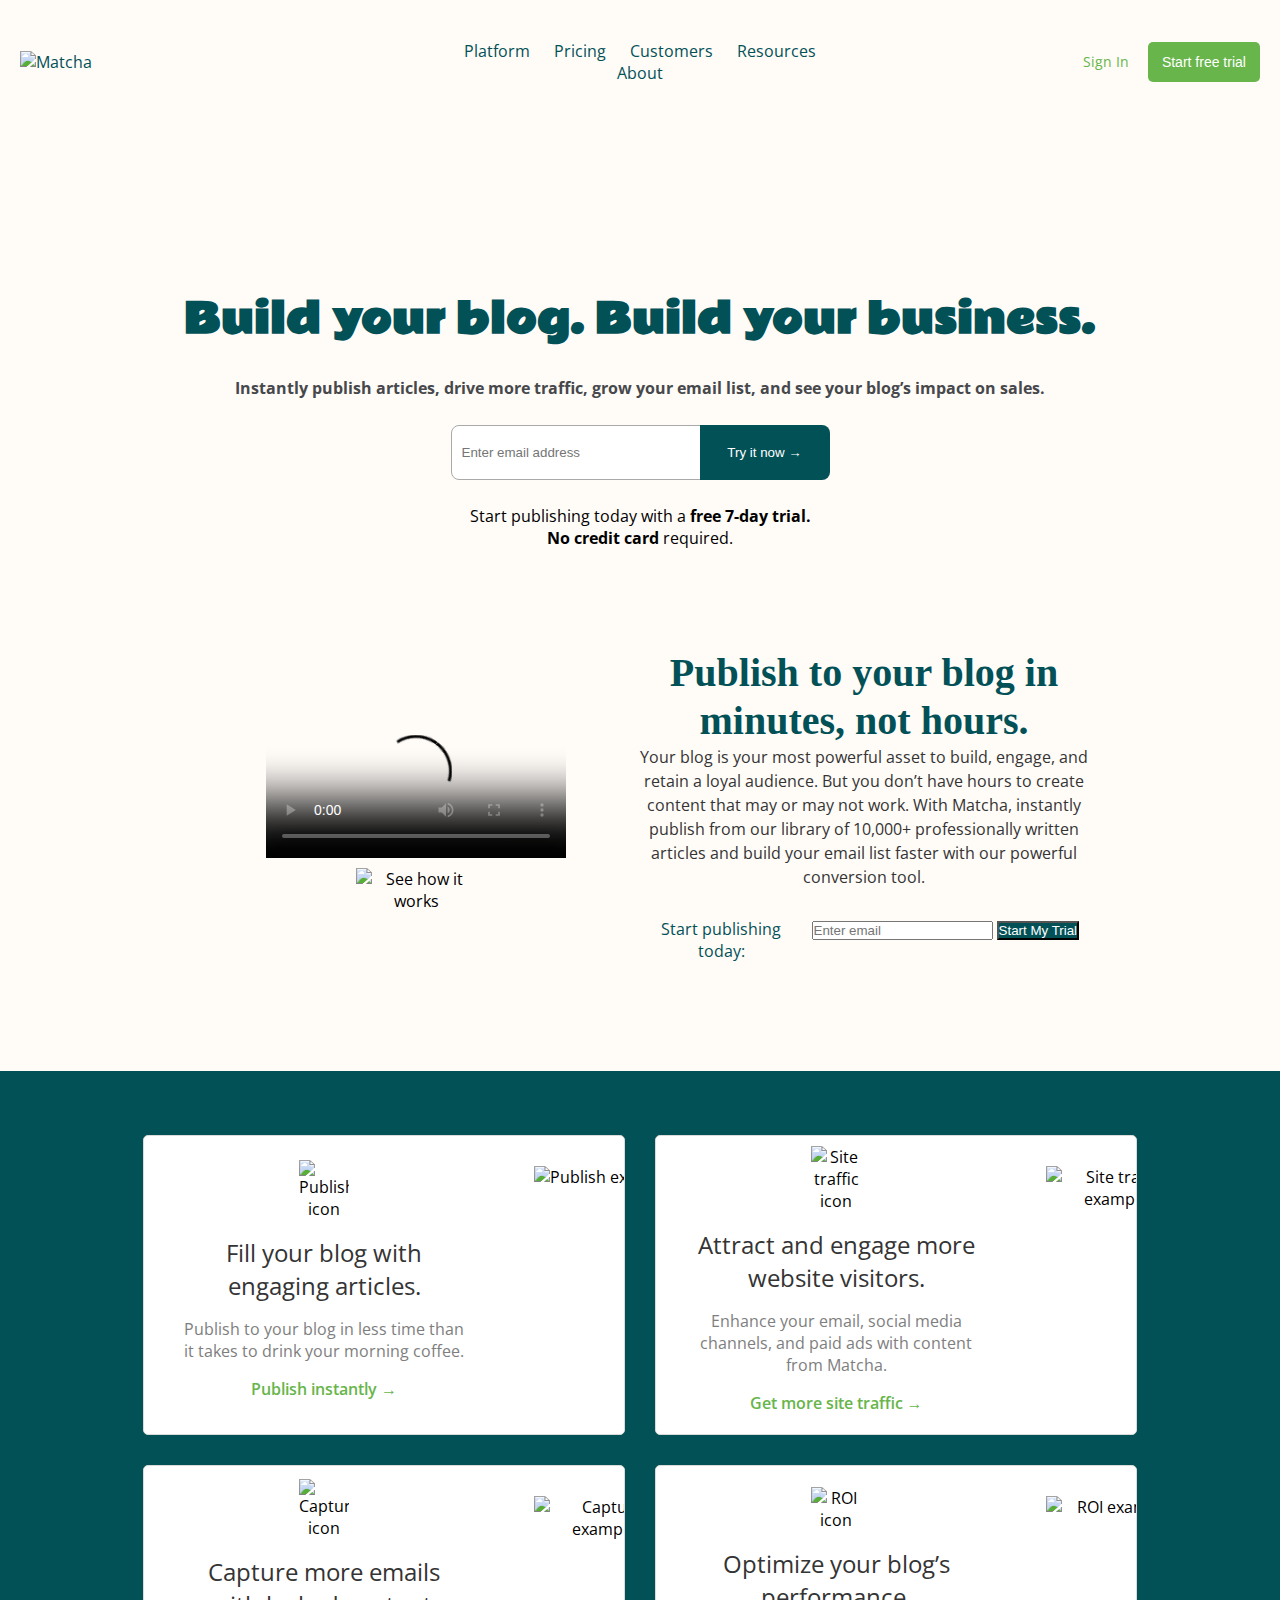
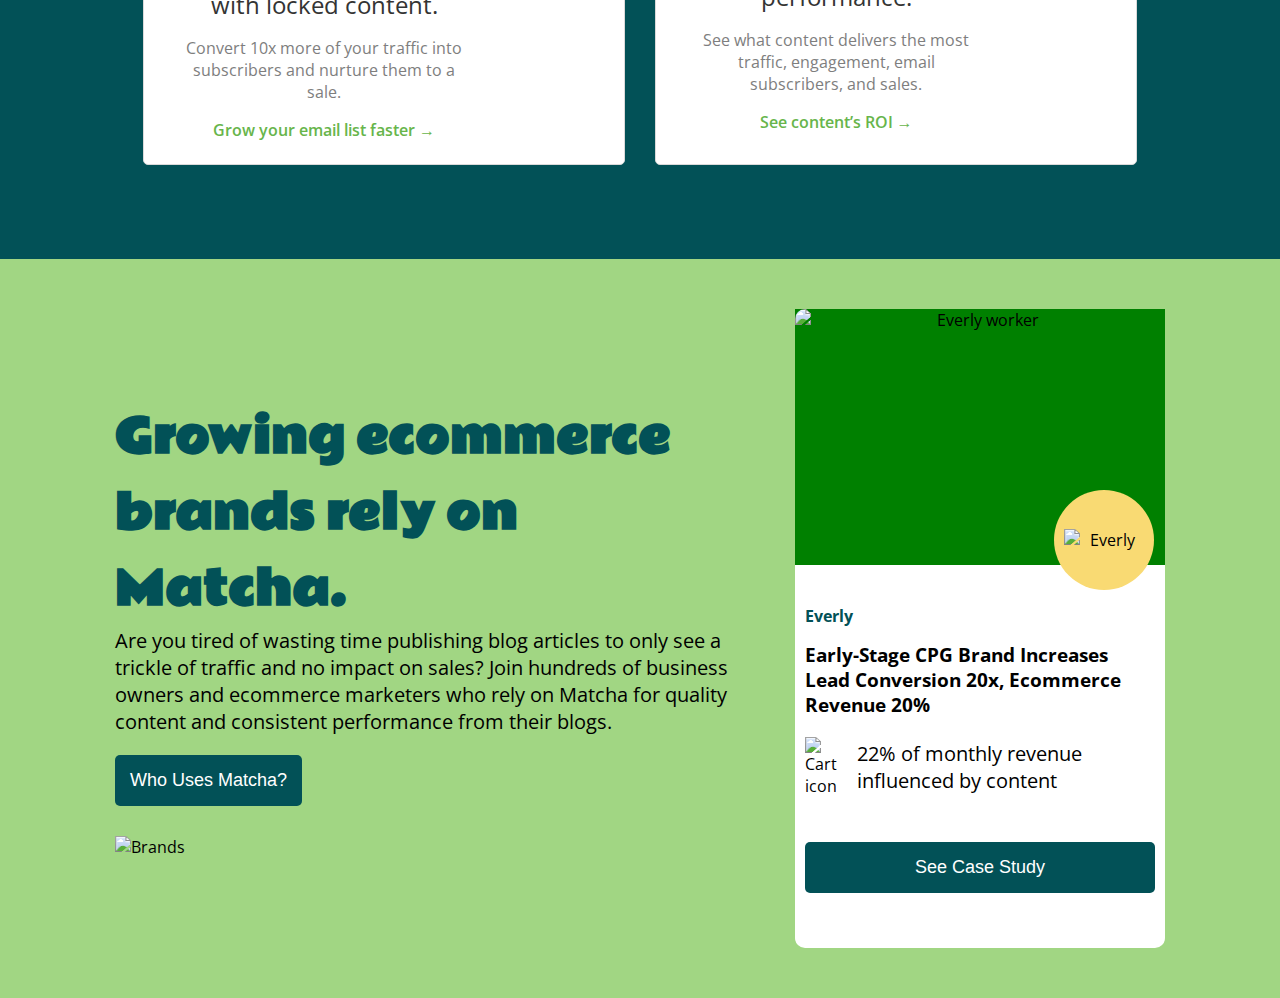
==== index.html @ 7fc6d9c6 "detallando los estilos de la seccion success-stories" ====
<!DOCTYPE html>
<html>
  <head>
    <!-- Aquí va información importante 
         pero no visible dentro del navegador -->
    <title>Matcha</title>
    <link rel="stylesheet" href="styles.css" />
    <link
      href="https://fonts.googleapis.com/css2?family=Open+Sans&display=swap"
      rel="stylesheet"
    />
    <link
      href="https://fonts.googleapis.com/css2?family=Rammetto+One&display=swap"
      rel="stylesheet"
    />
  </head>

  <body>
    <main>
      <section class="fixed-header">
        <header class="header">
          <!-- Logo con link a la página principal -->
          <a class="logo">
            <img
              src="https://getmatcha.com/wp-content/themes/getmatcha/img/footer_logo.svg"
              alt="Matcha"
            />
          </a>
          <!-- Menú de navegación -->
          <nav class="nav">
            <ul>
              <li><a href="#">Platform</a></li>
              <li><a href="#">Pricing</a></li>
              <li><a href="#">Customers</a></li>
              <li><a href="#">Resources</a></li>
              <li><a href="#">About</a></li>
            </ul>
          </nav>
          <!-- Contenedor de acciones de usuario -->
          <div class="acciones">
            <a class="green">Sign In</a>
            <button class="trial">Start free trial</button>
          </div>
        </header>
      </section>
      <!-- Esto es lo que se verá en el navegador web -->
      <h1>Build your blog. Build your business.</h1>
      <h4>
        Instantly publish articles, drive more traffic, grow your email list,
        and see your blog’s impact on sales.
      </h4>
      <form>
        <input type="email" placeholder="Enter email address" />
        <button type="submit">Try it now &rarr;</button>
      </form>
      <p>
        Start publishing today with a <strong>free 7-day trial.</strong>
        <br />
        <strong>No credit card</strong> required.
      </p>
      <img
        src="https://getmatcha.com/wp-content/themes/getmatcha/img/capterra.png  "
        alt=""
      />
      <section class="promo">
        <article class="explanatory-video">
          <video
            controls
            poster="https://cdn.videvo.net/videvo_files/video/premium/video0036/thumbnails/computer_code00_small.jpg"
          >
            <source
              type="video/webm"
              src="https://cdn.videvo.net/videvo_files/video/premium/video0036/small_watermarked/computer_code00_preview.webm"
            />
            <source
              type="video/mp4"
              src="https://cdn.videvo.net/videvo_files/video/premium/video0036/small_watermarked/computer_code00_preview.mp4"
            />
          </video>
          <img
            src="https://getmatcha.com/wp-content/themes/getmatcha/img/see_how_it_works.png"
            alt="See how it works"
          />
        </article>
        <article class="publish">
          <h3>Publish to your blog in minutes, not hours.</h3>
          <p>
            Your blog is your most powerful asset to build, engage, and retain a
            loyal audience. But you don’t have hours to create content that may
            or may not work. With Matcha, instantly publish from our library of
            10,000+ professionally written articles and build your email list
            faster with our powerful conversion tool.
          </p>
          <form>
            <p>Start publishing today:</p>
            <div>
              <input type="text" placeholder="Enter email" />
              <button>Start My Trial</button>
            </div>
          </form>
        </article>
      </section>
      <section class="features">
        <article class="feature-card">
          <div class="feature-content">
            <figure>
              <img
                src="https://getmatcha.com/wp-content/themes/getmatcha/img/icon_publish.png"
                alt="Publish icon"
              />
            </figure>
            <h3>Fill your blog with engaging articles.</h3>
            <p>
              Publish to your blog in less time than it takes to drink your
              morning coffee.
            </p>
            <a href="">Publish instantly →</a>
          </div>
          <div class="feature-image">
            <figure>
              <img
                src="https://getmatcha.com/wp-content/themes/getmatcha/img/image_publish.png"
                alt="Publish example"
              />
            </figure>
          </div>
        </article>
        <article class="feature-card">
          <div class="feature-content">
            <figure>
              <img
                src="https://getmatcha.com/wp-content/themes/getmatcha/img/icon_site_traffic.png"
                alt="Site traffic icon"
              />
            </figure>
            <h3>Attract and engage more website visitors.</h3>
            <p>
              Enhance your email, social media channels, and paid ads with
              content from Matcha.
            </p>
            <a href="">Get more site traffic →</a>
          </div>
          <div class="feature-image">
            <figure>
              <img
                src="https://getmatcha.com/wp-content/themes/getmatcha/img/image_site_traffic.png"
                alt="Site traffic example"
              />
            </figure>
          </div>
        </article>
        <article class="feature-card">
          <div class="feature-content">
            <figure>
              <img
                src="https://getmatcha.com/wp-content/themes/getmatcha/img/icon_capture.png"
                alt="Capture icon"
              />
            </figure>
            <h3>Capture more emails with locked content.</h3>
            <p>
              Convert 10x more of your traffic into subscribers and nurture them
              to a sale.
            </p>
            <a href="">Grow your email list faster →</a>
          </div>
          <div class="feature-image">
            <figure>
              <img
                src="https://getmatcha.com/wp-content/themes/getmatcha/img/image_capture.png"
                alt="Capture example"
              />
            </figure>
          </div>
        </article>
        <article class="feature-card">
          <div class="feature-content">
            <figure>
              <img
                src="https://getmatcha.com/wp-content/themes/getmatcha/img/icon_roi.png"
                alt="ROI icon"
              />
            </figure>
            <h3>Optimize your blog’s performance.</h3>
            <p>
              See what content delivers the most traffic, engagement, email
              subscribers, and sales.
            </p>
            <a href="">See content’s ROI →</a>
          </div>
          <div class="feature-image">
            <figure>
              <img
                src="https://getmatcha.com/wp-content/themes/getmatcha/img/image_roi.png"
                alt="ROI example"
              />
            </figure>
          </div>
        </article>
      </section>
      <section class="success-stories">
        <div class="center">
        <article class="overview">
          <h2>Growing ecommerce brands rely on Matcha.</h2>
          <p>
            Are you tired of wasting time publishing blog articles to only see a
            trickle of traffic and no impact on sales? Join hundreds of business
            owners and ecommerce marketers who rely on Matcha for quality
            content and consistent performance from their blogs.
          </p>
          <button>Who Uses Matcha?</button>
          <figure>
            <img src="https://getmatcha.com/wp-content/uploads/2019/09/brands_group.png" alt="Brands">
          </figure>
        </article>
        <article class="carousel">
          <div class="card">
            <div class="card-media">
              <figure>
                <img src="https://getmatcha.com/wp-content/uploads/2019/05/profile-headshot-square.png" alt="Everly worker">
              </figure>
            </div>
              <div class="company">
              <figure>
                <img src="https://getmatcha.com/wp-content/uploads/2019/05/everly_logo_blue_v3_x60@2x.png" alt="Everly">
              </figure>
              
            </div>
            <div class="card-body">
              <h4>Everly</h4>
              <h3> 
                Early-Stage CPG Brand Increases Lead Conversion 20x,
                Ecommerce Revenue 20%
              </h3>
              <div class="results">
                <img src="https://getmatcha.com/wp-content/themes/getmatcha/img/icon_cart.png" alt="Cart icon">
                <p>22% of monthly revenue influenced by content</p>
              </div>
            </div>
            <div class="card-footer">
              <button>See Case Study</button>
            </div>
          </div>
        </article>
      </div>
      </section>
    </main>
  </body>
</html>
---- styles.css ----
*{
    margin:0px;
    padding: 0px;
    box-sizing: border-box;
}
body{
    background-color: #fffbf7;
    font-family: 'Open Sans', sans-serif;
}

.header {
    margin-top: 40px;
    margin-left: 20px;
    margin-right: 20px;
    font-size: 0;
 
  }
  .header > * {
    display: inline-block;
    font-size: 16px;
  }
  .logo, .nav, .acciones{
      width: 33.33%;
      vertical-align: middle;
  }
 .logo img{
    display: block;
    float: left;
 }
 .acciones {
     text-align: right;
 }
 .nav ul{
     text-align: center;
 }
  li{
      display: inline;
      padding: 0px 10px;
  }
  a{
      text-decoration: none;
      color: #025157;
  }
  .fixed-header {
    position: fixed;
    top: 0;
    left: 0;
    right: 0;
    background-color: #fffbf7;
    z-index: 1000;

  }
  main {
    margin-top: 285px;
    text-align: center;
  }
h1{
    color: #025157;
    font-family: 'Rammetto One', cursive;
    text-align: center;
    font-size: 40px;
    margin-bottom: 24px
}
h4{
    color: #46484c;
    text-align: center;

}
form{
    text-align: center;
padding:2%;
}
button{
    color: #fff;
    background-color: #025157;
}
.acciones{
    font-size: 14px;

}
.trial{
    background-color: #67b54b;
    padding: 12px 14px;
    border:0px;
    border-radius: 5px;
    font-size: 14px;
    margin-left: 15px;
}
.green{
    color: #67b54b;
}
p{
    text-align: center;
}
img{
    display: block;
    margin:0px auto;
}
input[type=email]{
    width: 250px;
    height: 55px;
    padding: 10px;
    border: 1px solid darkgrey;
    outline: 0px;
    border-radius: 8px 0px 0px 8px;
    margin-right: -3px;
}
button[type=submit]{
    width: 130px;
    height: 55px;
    padding: 10px;
    outline: 0px;
    border: 0px;
    border-radius: 0px 8px 8px 0px;
    margin-left: -2px;
    cursor: pointer;
}
.publish {
    /* container styles if any */
    flex: 1;
  }
  
  .publish h3 {
    font-family: 'Alegreya', serif;
    font-size: 40px;
    line-height: 48px;
    color: #025157;
  }
  
  .publish > p {
    font-size: 16px;
    color: #343434;
    line-height: 1.5;
    margin-bottom: 20px;
  }
  
  .publish > form {
    display: flex;
  }
  
  .publish > form p {
    color: #025157;
    margin-right: 18px;
    flex:1;
  }
  .promo{
      display: flex;
      width: 70%;
      margin: 100px auto;
      align-items: center;
  }
  .explanatory-video {
    display: flex;
    flex-direction: column;
    align-items: center;
    flex: 1;
  }
  
  .explanatory-video img {
    width: 120px;
    margin-top: 10px;
  }
  .features {
    display: grid;
    /* Column */
    /* grid-template-columns: 300px 300px; */
    /* grid-template-columns: repeat(2, 300px); */
    /* grid-template-columns: 500px 1fr;  Definimos una columna de 500px y la otra con el resto */
    /* grid-template-columns: 1fr 1fr; Definimos ambas columnas con el mismo espacio */
    /* grid-template-columns: repeat(2, 1fr); */
    /* Row */
    /* grid-template-rows: repeat(2, 330px); */
    /* height: 660px; */
    /* grid-template-rows: repeat(2, 1fr);   Si quiero usar medidas relativas se debe poner un height para hacer el calculo de la medida */
    grid-template: repeat(2, 330px) / repeat(2, 1fr);
    background-color: #025157;
    padding: 5% 10%;


  }
  .feature-card {
    margin-bottom: 30px;
    margin-left: 15px;
    margin-right: 15px;
    background-color: #fff;
    border: 1px solid #dadada;
    border-radius: 5px;
    display: flex;
  align-items: center;
  overflow: hidden;
  }

  .feature-content {
    padding: 30px 20px 40px 40px;
    flex: 2;
  }
  .feature-content > * {
    margin-bottom: 1rem;
    margin-top: 0;
  }
  .feature-content img {
    width: 50px;
  }
  .feature-content h3 {
    font-size: 24px;
    color: #343434;
    font-weight: 400;
  }
  .feature-content p {
    font-size: 16px;
    color: #7e7e7e;
    font-weight: 400;
  }
  .feature-content a {
    font-size: 16px;
    color: #67b54b;
    font-weight: 600;
    text-decoration: none;
  }
  .feature-image {
    flex: 1;
    width: 40%;
    position: relative;
    right: -50px;
    height: 80%;
  }
  .features .feature-card .feature-image figure,
.features .feature-card .feature-image img {
  margin-top: 0;
  height: 100%;
}    
.success-stories{
  background-color: #a1d683;

}
.center{
  display: flex;
  justify-content: center;
  align-items: center;
}
.overview{
  width: 50%;
    text-align: left;
    margin-right: 40px;
}
.overview h2{
  font-family: 'Rammetto One', cursive;
  color: #025157;
  text-align: left;
  font-size: 45px;
}
.overview p{
  text-align: left;
  font-size: 20px;
}
.overview button{
  padding: 15px;
  font-size: 18px;
  border:0px;
  border-radius: 5px;
  margin: 20px 0px 30px 0px;
}
/* .overview > figure{
  width: 80%;
  display: block;
  
} */
.overview > figure img{
  width: 600px;
  float: left;
}
.carousel{
  margin: 50px 0px;
}
.card{
  background-color: #fff;
  border-radius: 10px;
  width: 370px;

}
.card-media{
  background-color: green;
}

.card-media figure img {
  width: 100%;
  border-radius: 10px 10px 0px 0px;
  height: 20vw;
}
.company{
  width: 100px;
  height: 100px;
  background-color: #f9da73;
  border-radius: 50%;
  position: relative;
  left:70%;
  top: -75px;
}
.company figure{
  width: 100px;
  height: 100px;
  display: flex;
  align-items: center;
  justify-content: center;
}
.company figure img{
  width: 80%;
}
.card-body {
  text-align: left;
  padding: 10px;
  /* background-color: red; */
  position: relative;
  top: -70px;

}
.card-body h4{
  color: #025157;
  text-align: left; 
  margin-bottom: 15px;
}
.results{
  display: flex;
  align-items: center;
  margin-top: 20px
}
.results img{
  width: 10%;
  height: 10%;
}
.results p{
  font-size: 20px;
  text-align: left;
  margin-left: 20px;
}
.card-footer{
  padding: 10px;
  position: relative;
  top: -45px;
}
.card-footer button{
  width: 100%;
  border:0px;
  border-radius: 5px;
  padding: 15px 0px;
  font-size: 18px;
}
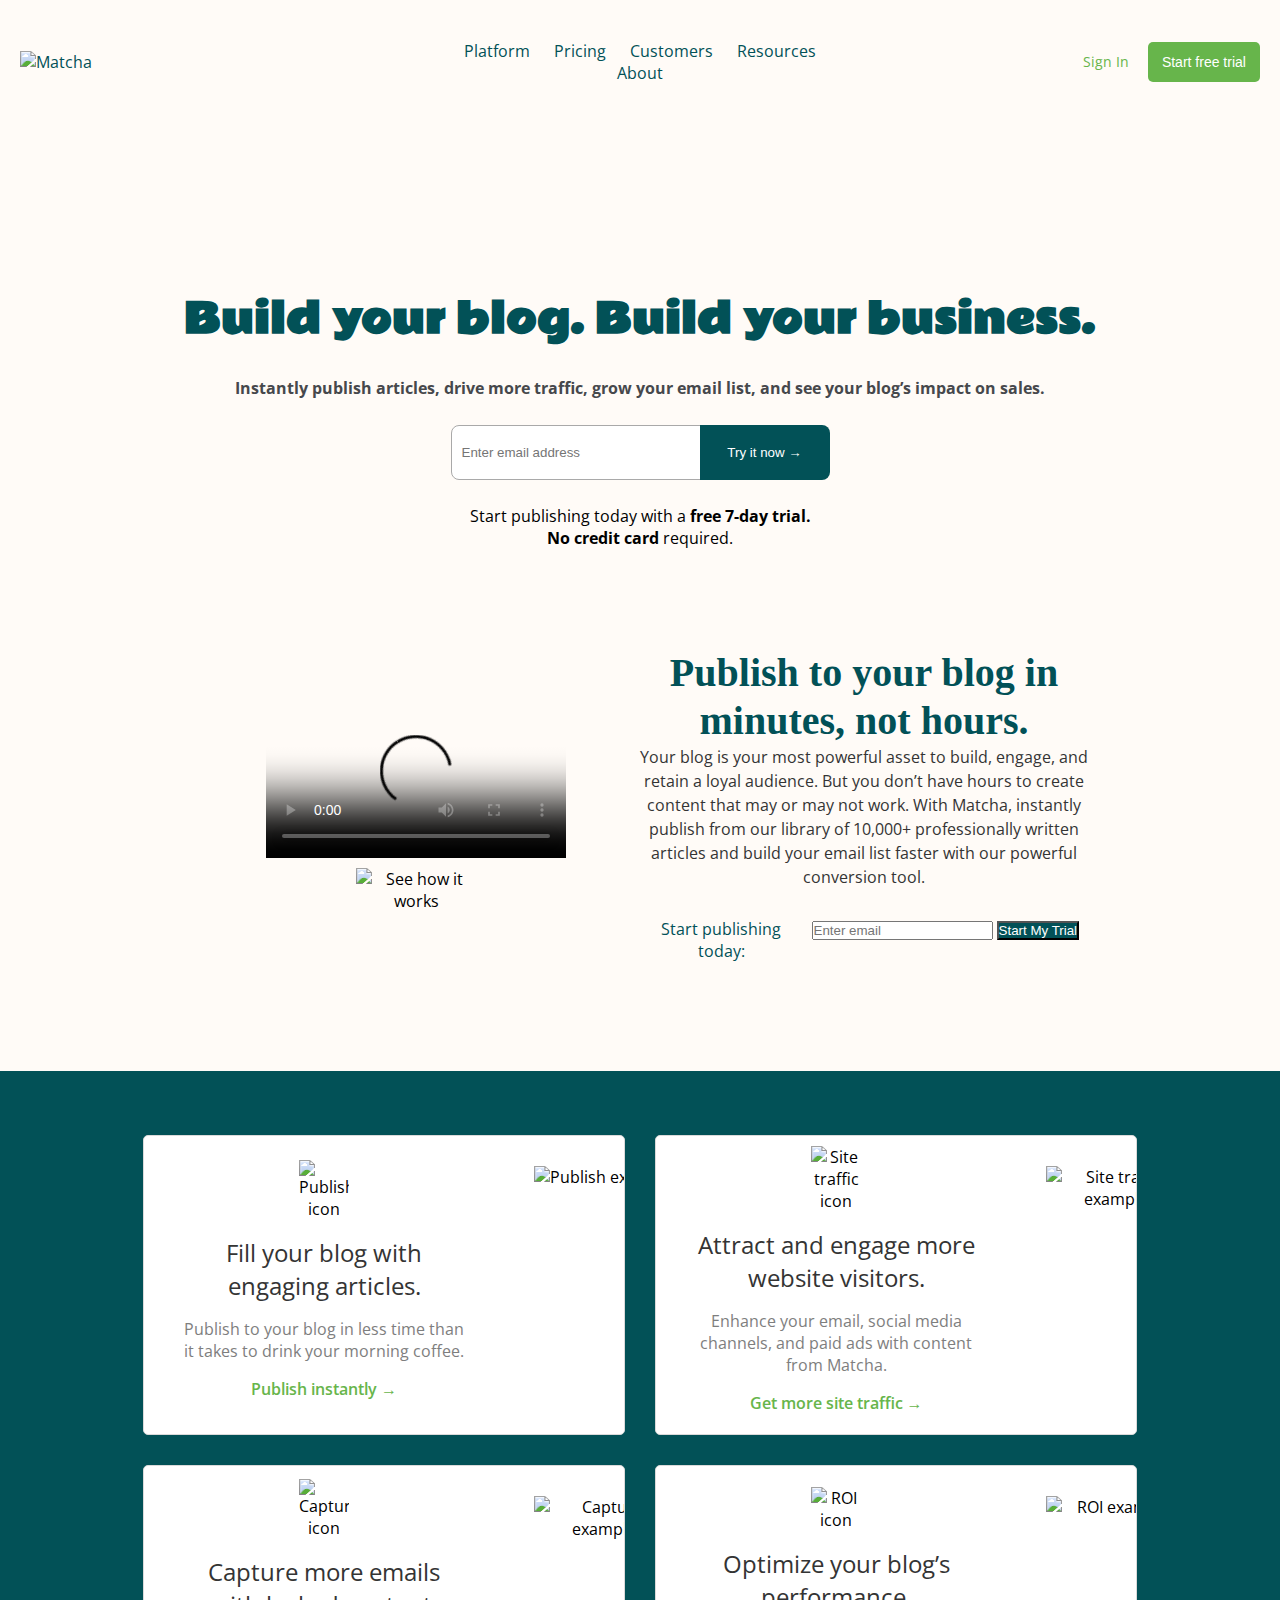
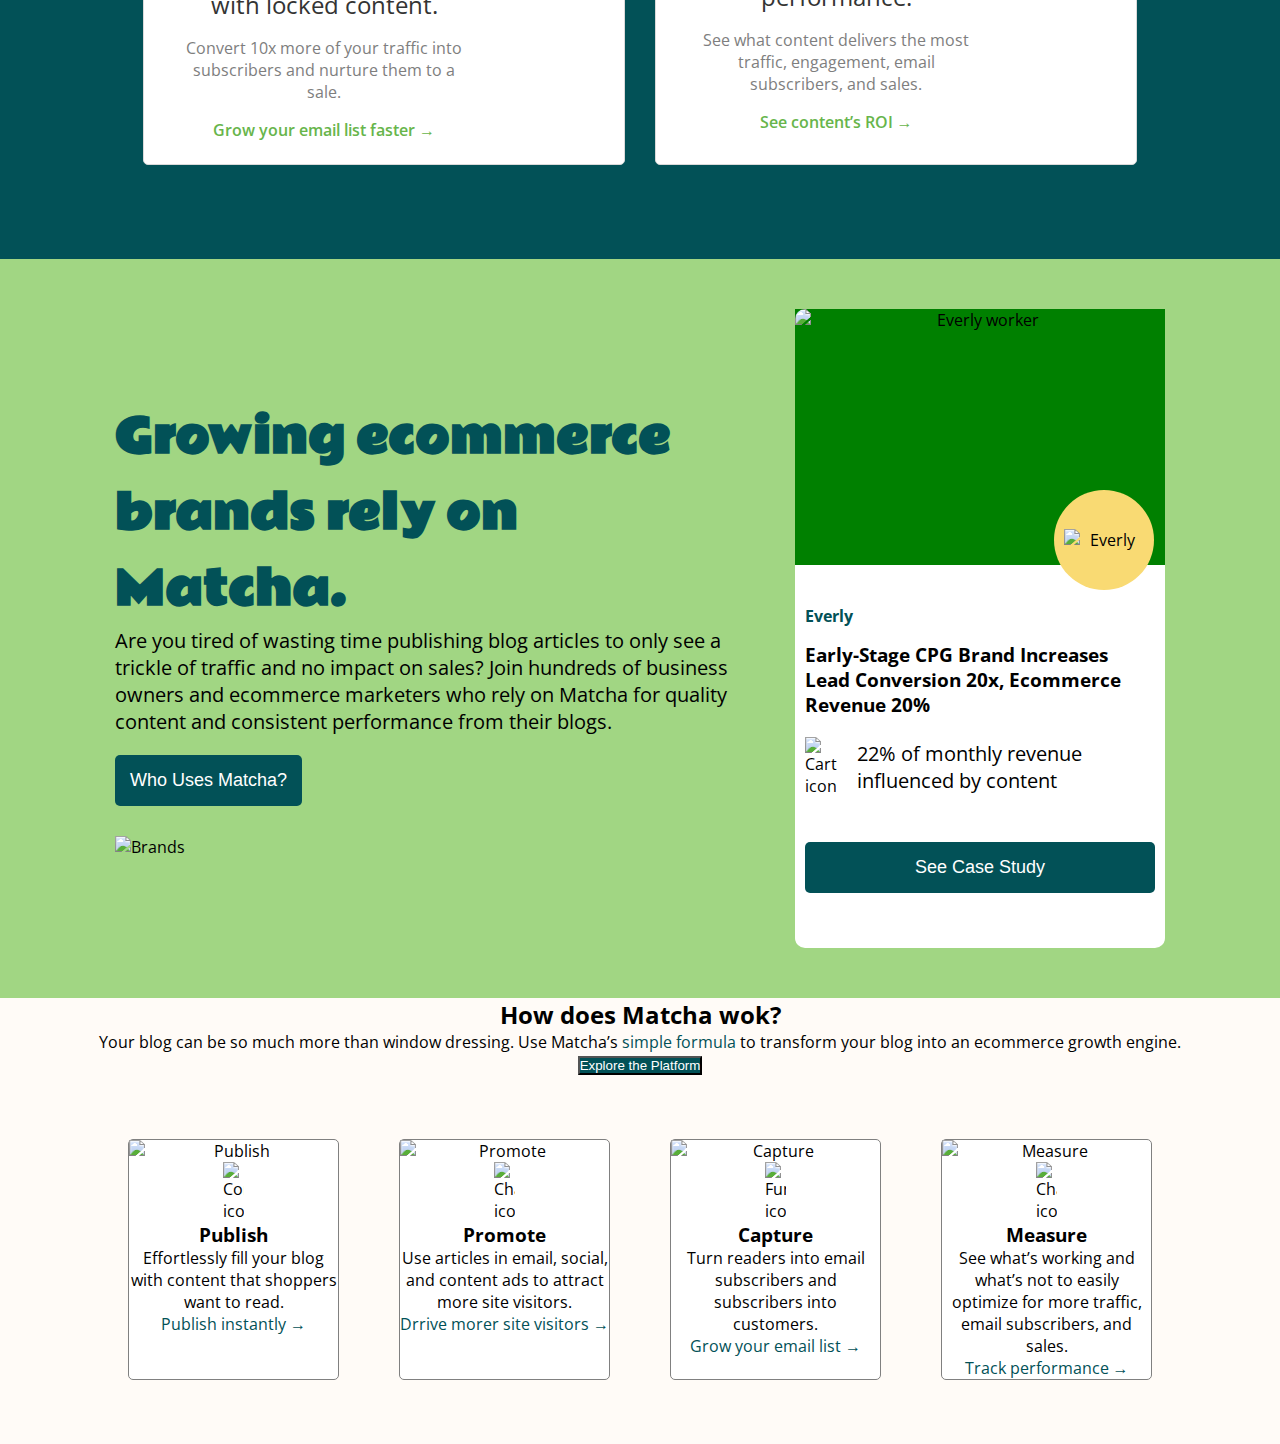
==== commit 7766faec: "agregando grid" ====
--- a/index.html
+++ b/index.html
@@ -244,6 +244,73 @@
         </article>
       </div>
       </section>
+      <section class="how-does-it-work">
+        <h2 class="title">How does Matcha wok?</h2>
+        <p class="description">
+          Your blog can be so much more than window dressing. Use Matcha’s
+          <a href="#">simple formula</a> to transform your blog into an ecommerce
+          growth engine.
+        </p>
+        <button>Explore the Platform</button>
+        <div class="steps">
+          <article class="card-step">
+            <div class="card-step-image">
+              <img src="https://getmatcha.com/wp-content/themes/getmatcha/img/ill-publish.png" alt="Publish" class="card-step-bg">
+              <img src="https://getmatcha.com/wp-content/themes/getmatcha/img/icon_content.png" alt="Content icon" class="card-step-icon">
+            </div>
+            <div class="card-step-body">
+              <h3>Publish</h3>
+              <p>
+                Effortlessly fill your blog with content that shoppers want to
+                read.
+              </p>
+              <a href="#">Publish instantly →</a>
+            </div>
+          </article>
+          <article class="card-step">
+            <div class="card-step-image">
+              <img src="https://getmatcha.com/wp-content/themes/getmatcha/img/ill-promote.png" alt="Promote" class="card-step-bg">
+              <img src="https://getmatcha.com/wp-content/themes/getmatcha/img/icon_channels.png" alt="Channels icon" class="card-step-icon">
+            </div>
+            <div class="card-step-body">
+              <h3>Promote</h3>
+              <p>
+                Use articles in email, social, and content ads to attract more
+                site visitors.
+              </p>
+              <a href="#">Drrive morer site visitors →</a>
+            </div>
+          </article>
+          <article class="card-step">
+            <div class="card-step-image">
+              <img src="https://getmatcha.com/wp-content/themes/getmatcha/img/ill-capture.png" alt="Capture" class="card-step-bg">
+              <img src="https://getmatcha.com/wp-content/themes/getmatcha/img/icon_funnel.png" alt="Funnel icon" class="card-step-icon">
+            </div>
+            <div class="card-step-body">
+              <h3>Capture</h3>
+              <p>
+                Turn readers into email subscribers and subscribers into
+                customers.
+              </p>
+              <a href="#">Grow your email list →</a>
+            </div>
+          </article>
+          <article class="card-step">
+            <div class="card-step-image">
+              <img src="https://getmatcha.com/wp-content/themes/getmatcha/img/ill-measure.png" alt="Measure" class="card-step-bg">
+              <img src="https://getmatcha.com/wp-content/themes/getmatcha/img/icon_chart.png" alt="Chart icon" class="card-step-icon">
+            </div>
+            <div class="card-step-body">
+              <h3>Measure</h3>
+              <p>
+                See what’s working and what’s not to easily optimize for more
+                traffic, email subscribers, and sales.
+              </p>
+              <a href="#">Track performance →</a>
+            </div>
+          </article>
+        </div>
+      </section>
     </main>
   </body>
 </html>
--- a/styles.css
+++ b/styles.css
@@ -344,4 +344,27 @@
   border-radius: 5px;
   padding: 15px 0px;
   font-size: 18px;
+}
+
+.steps{
+  display: grid;
+  grid-template-columns: repeat(4, 1fr);
+  gap: 60px;
+  grid-auto-flow: column;
+  padding: 5% 10%;
+}
+.card-step{
+  border: 1px solid gray;
+  border-radius: 5px;
+  background-color: #fff;
+
+}
+.card-step-image{
+}
+.card-step-bg{
+  width: 100%;
+}
+.card-step-icon{
+  width: 10%;
+  position: relative;
 }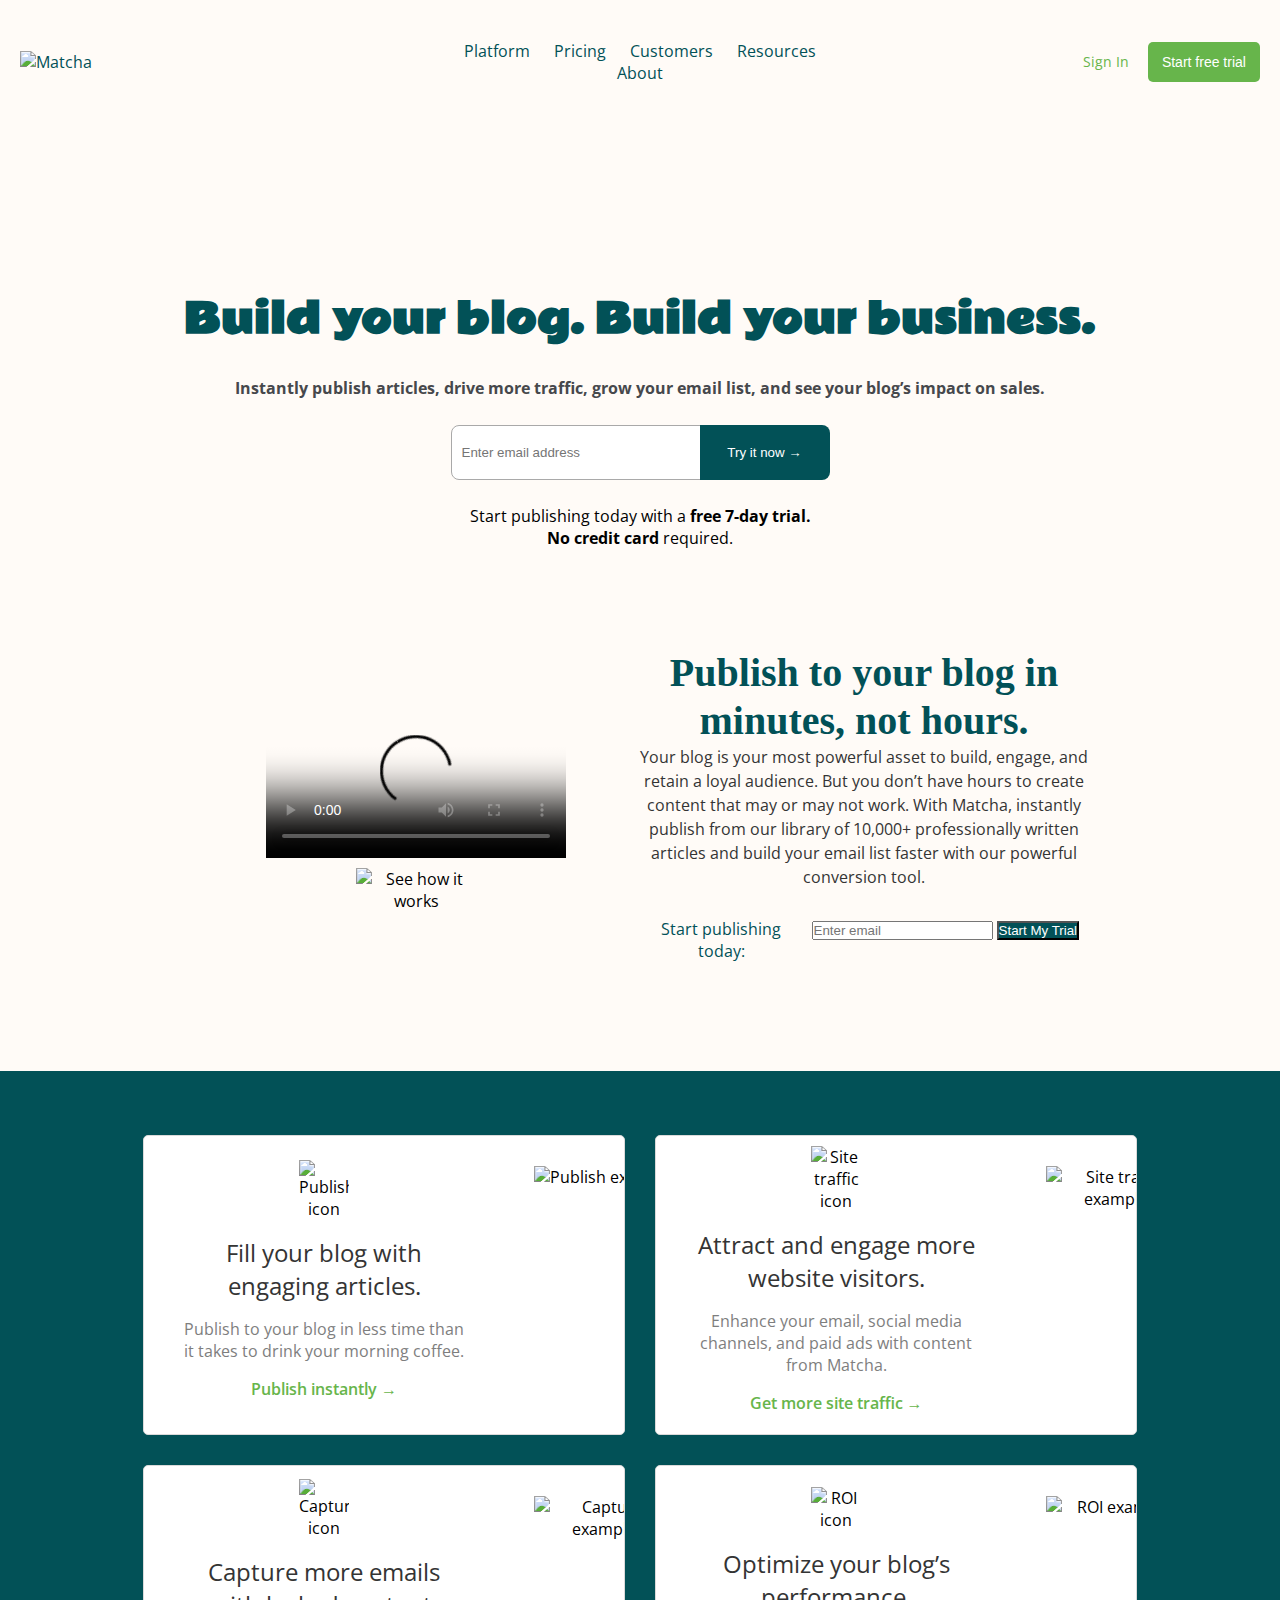
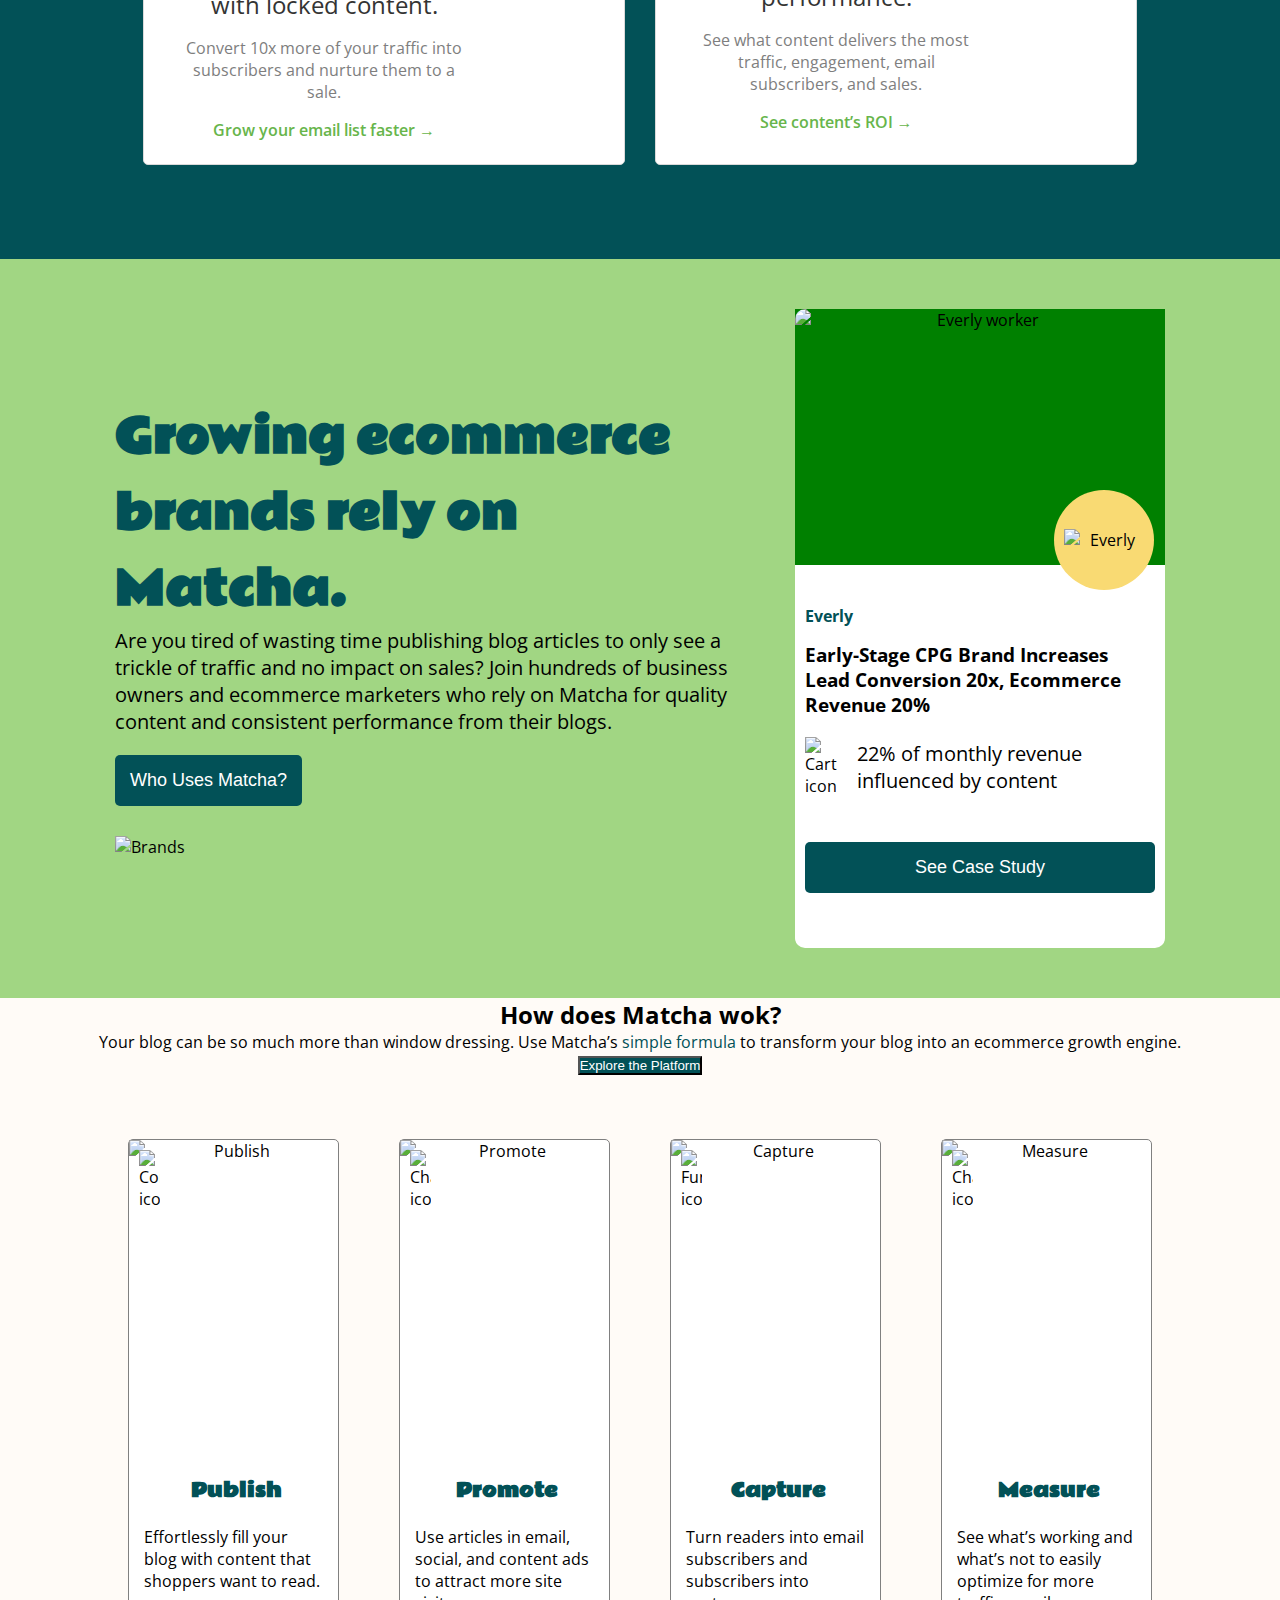
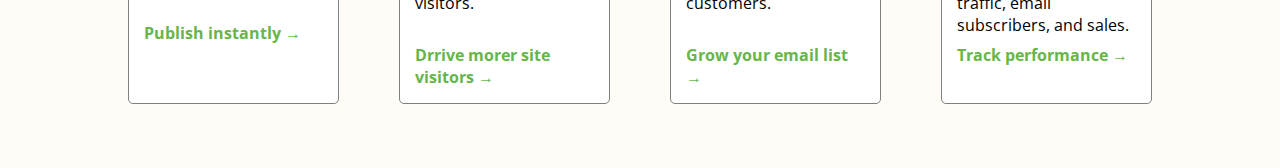
==== commit 9eab13fa: "corrigiendo alineacion de link measure" ====
--- a/index.html
+++ b/index.html
@@ -306,7 +306,7 @@
                 See what’s working and what’s not to easily optimize for more
                 traffic, email subscribers, and sales.
               </p>
-              <a href="#">Track performance →</a>
+              <a href="#" id="alinear">Track performance →</a>
             </div>
           </article>
         </div>
--- a/styles.css
+++ b/styles.css
@@ -350,7 +350,6 @@
   display: grid;
   grid-template-columns: repeat(4, 1fr);
   gap: 60px;
-  grid-auto-flow: column;
   padding: 5% 10%;
 }
 .card-step{
@@ -359,12 +358,40 @@
   background-color: #fff;
 
 }
-.card-step-image{
-}
 .card-step-bg{
   width: 100%;
+  height: 300px;
 }
 .card-step-icon{
   width: 10%;
-  position: relative;
+  position:   relative;
+  float: left;
+  top: -290px;
+  left: 10px;
+  
+}
+.card-step-body{
+  padding: 15px;
+}
+
+.card-step-body h3{
+  font-family: 'Rammetto One', cursive;
+  color: #025157;
+  margin: 20px 0px;
+
+}
+.card-step-body p{
+  text-align: left;
+  margin-bottom: 30px;
+}
+.card-step-body a{
+  /* vertical-align: text-bottom; */
+  color: #67b54b;
+  display: block;
+  text-align: left;
+  font-weight: bold;
+
+}
+#alinear{
+  margin-top: -22px;
 }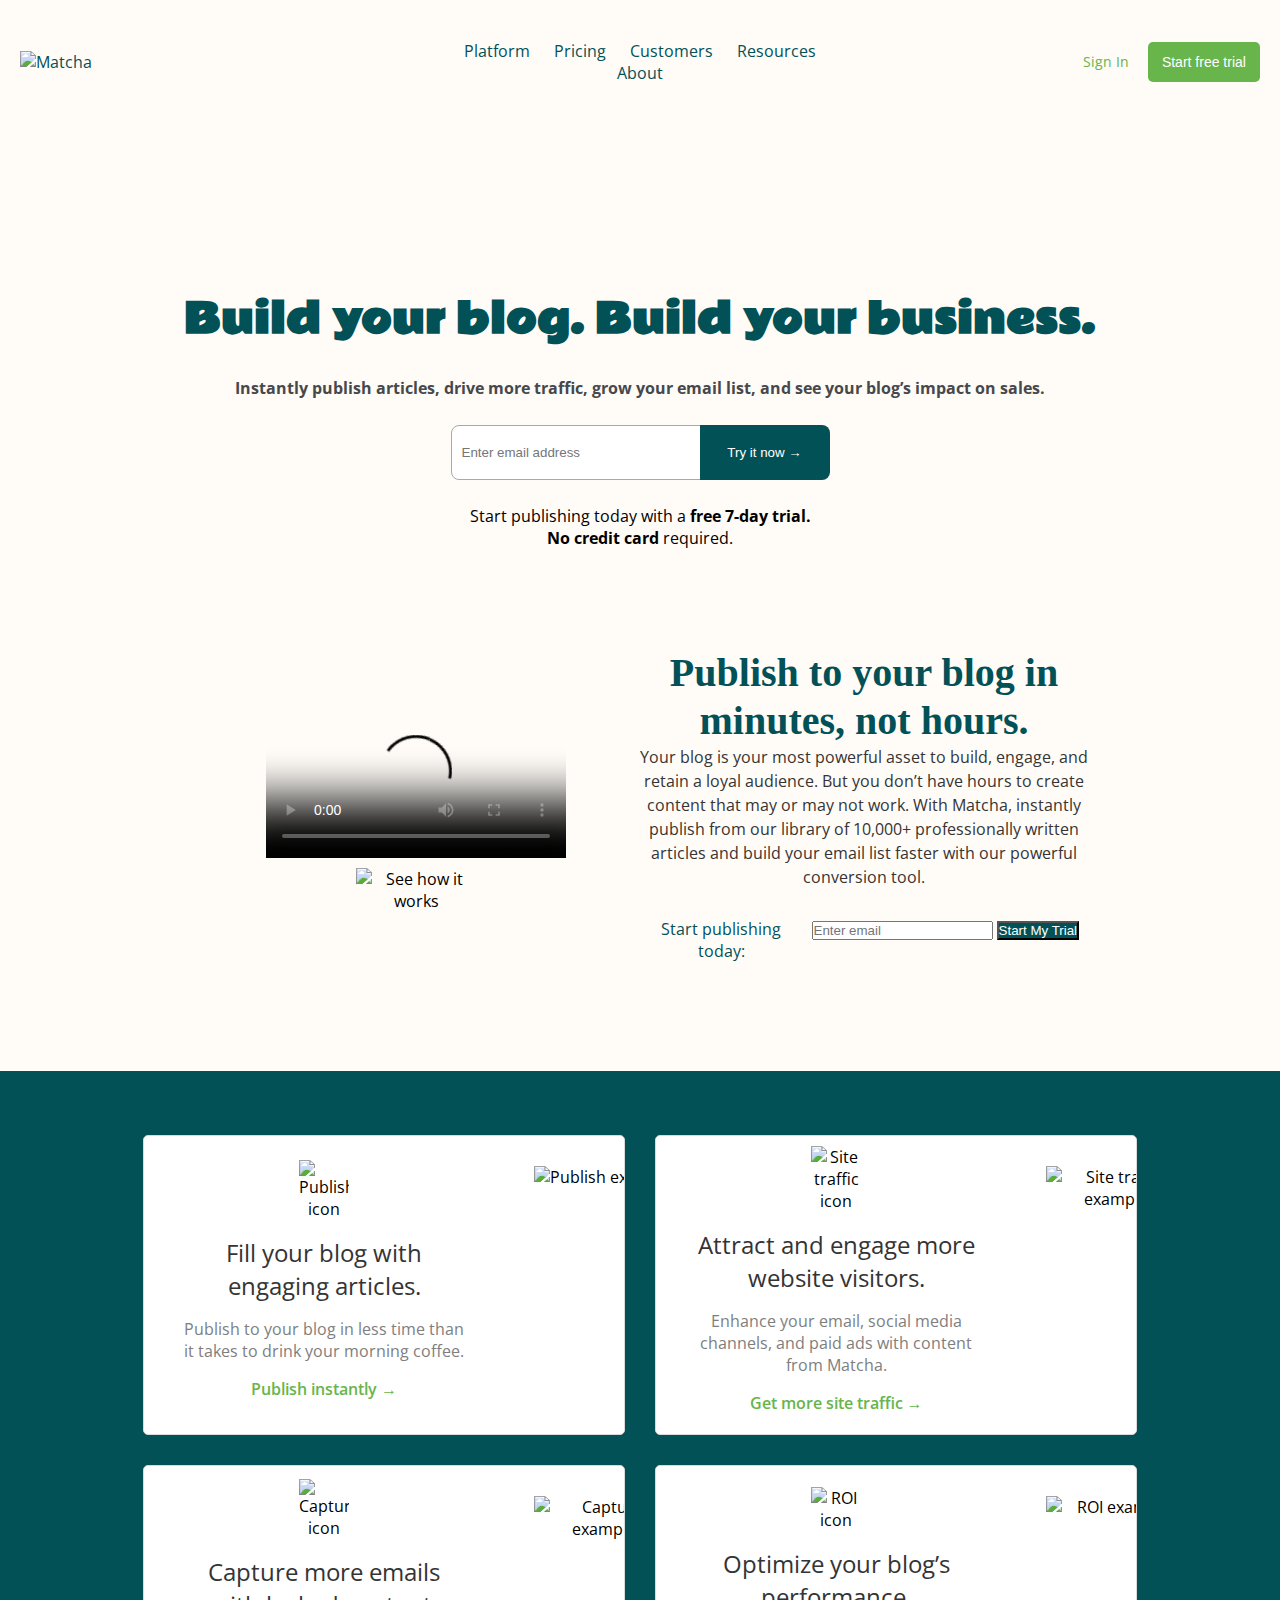
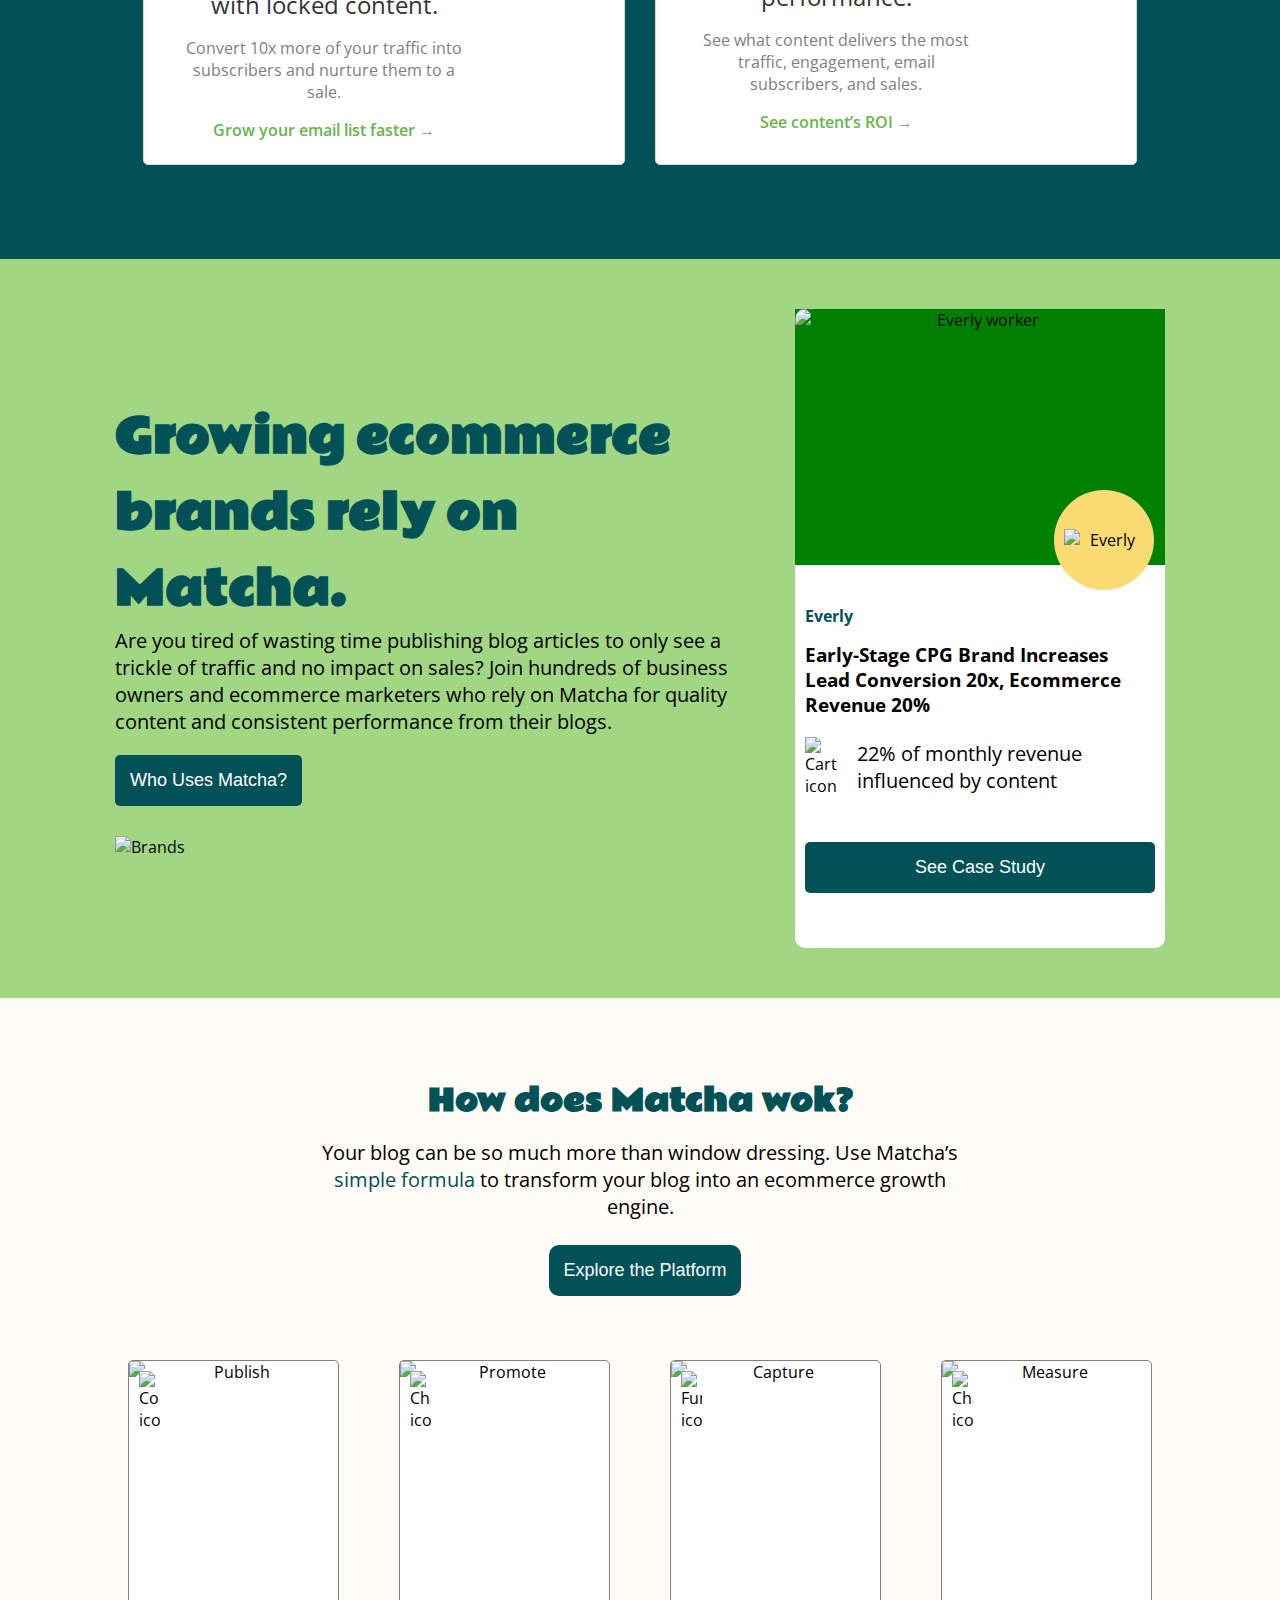
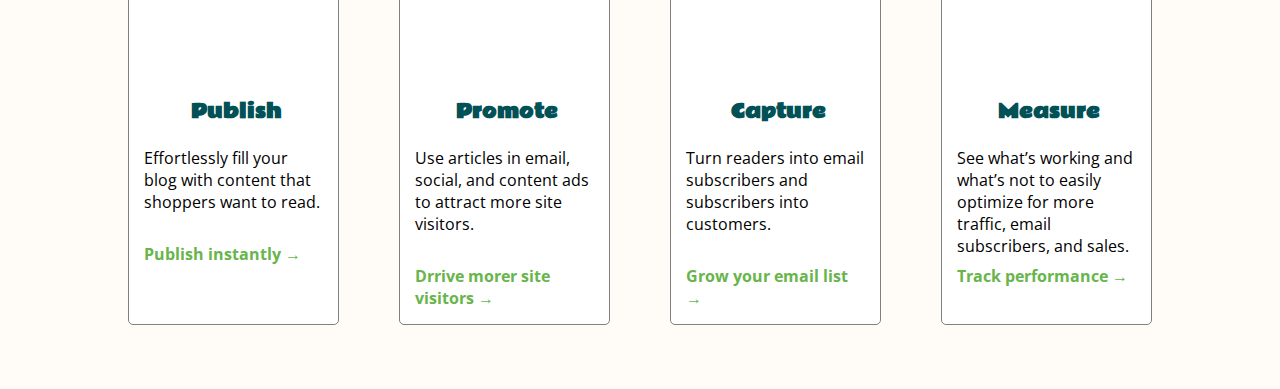
==== commit a89e3ebe: "agregando estilos a how does matcha wok?" ====
--- a/index.html
+++ b/index.html
@@ -251,7 +251,7 @@
           <a href="#">simple formula</a> to transform your blog into an ecommerce
           growth engine.
         </p>
-        <button>Explore the Platform</button>
+        <button class="explore">Explore the Platform</button>
         <div class="steps">
           <article class="card-step">
             <div class="card-step-image">
--- a/styles.css
+++ b/styles.css
@@ -374,6 +374,24 @@
   padding: 15px;
 }
 
+.title{
+  font-size: 30px;
+  font-family: 'Rammetto One', cursive;
+  color: #025157;
+  margin: 6% 0 1% 0;
+}
+.description{
+  font-size: 20px;
+  margin: 0 25%;
+}
+.explore{
+  margin: 25px 0 0 10px;
+  width: 15%;
+  border:0px;
+  border-radius: 10px;
+  padding: 15px 0px;
+  font-size: 18px;
+}
 .card-step-body h3{
   font-family: 'Rammetto One', cursive;
   color: #025157;
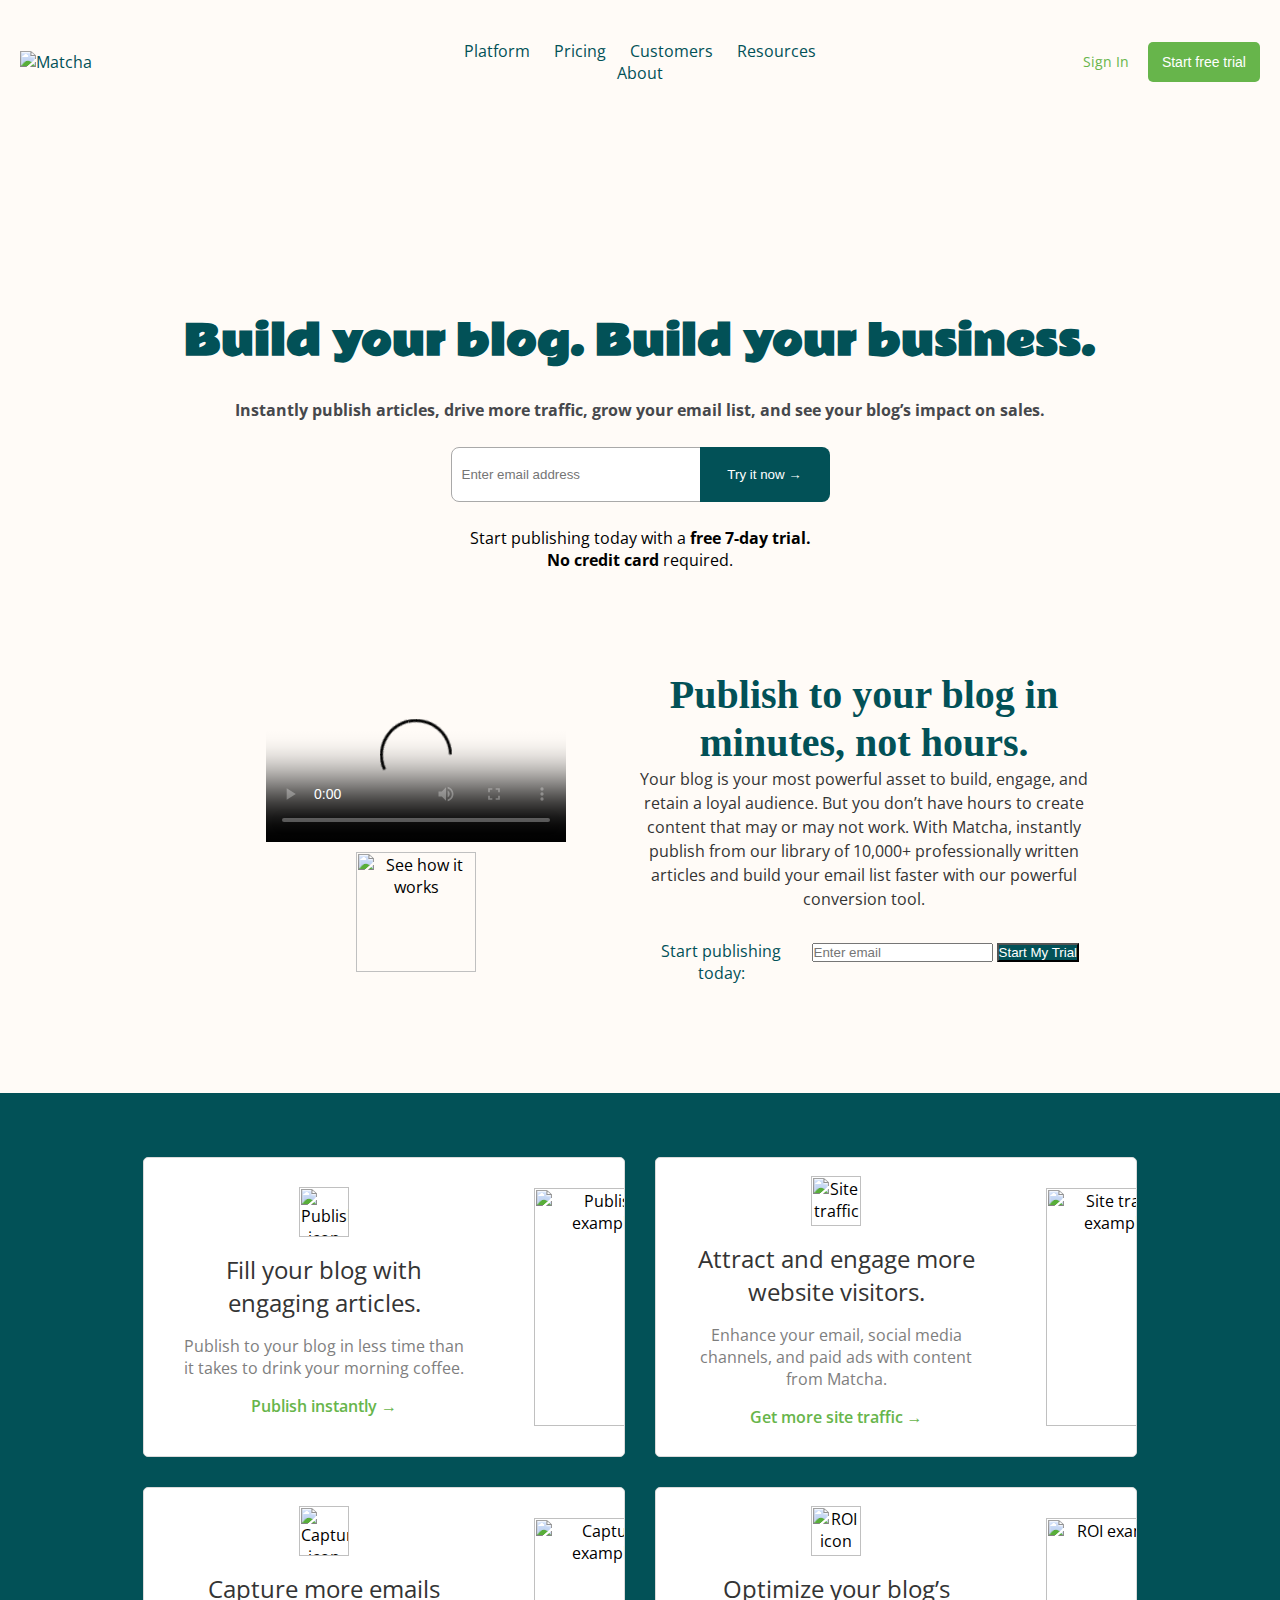
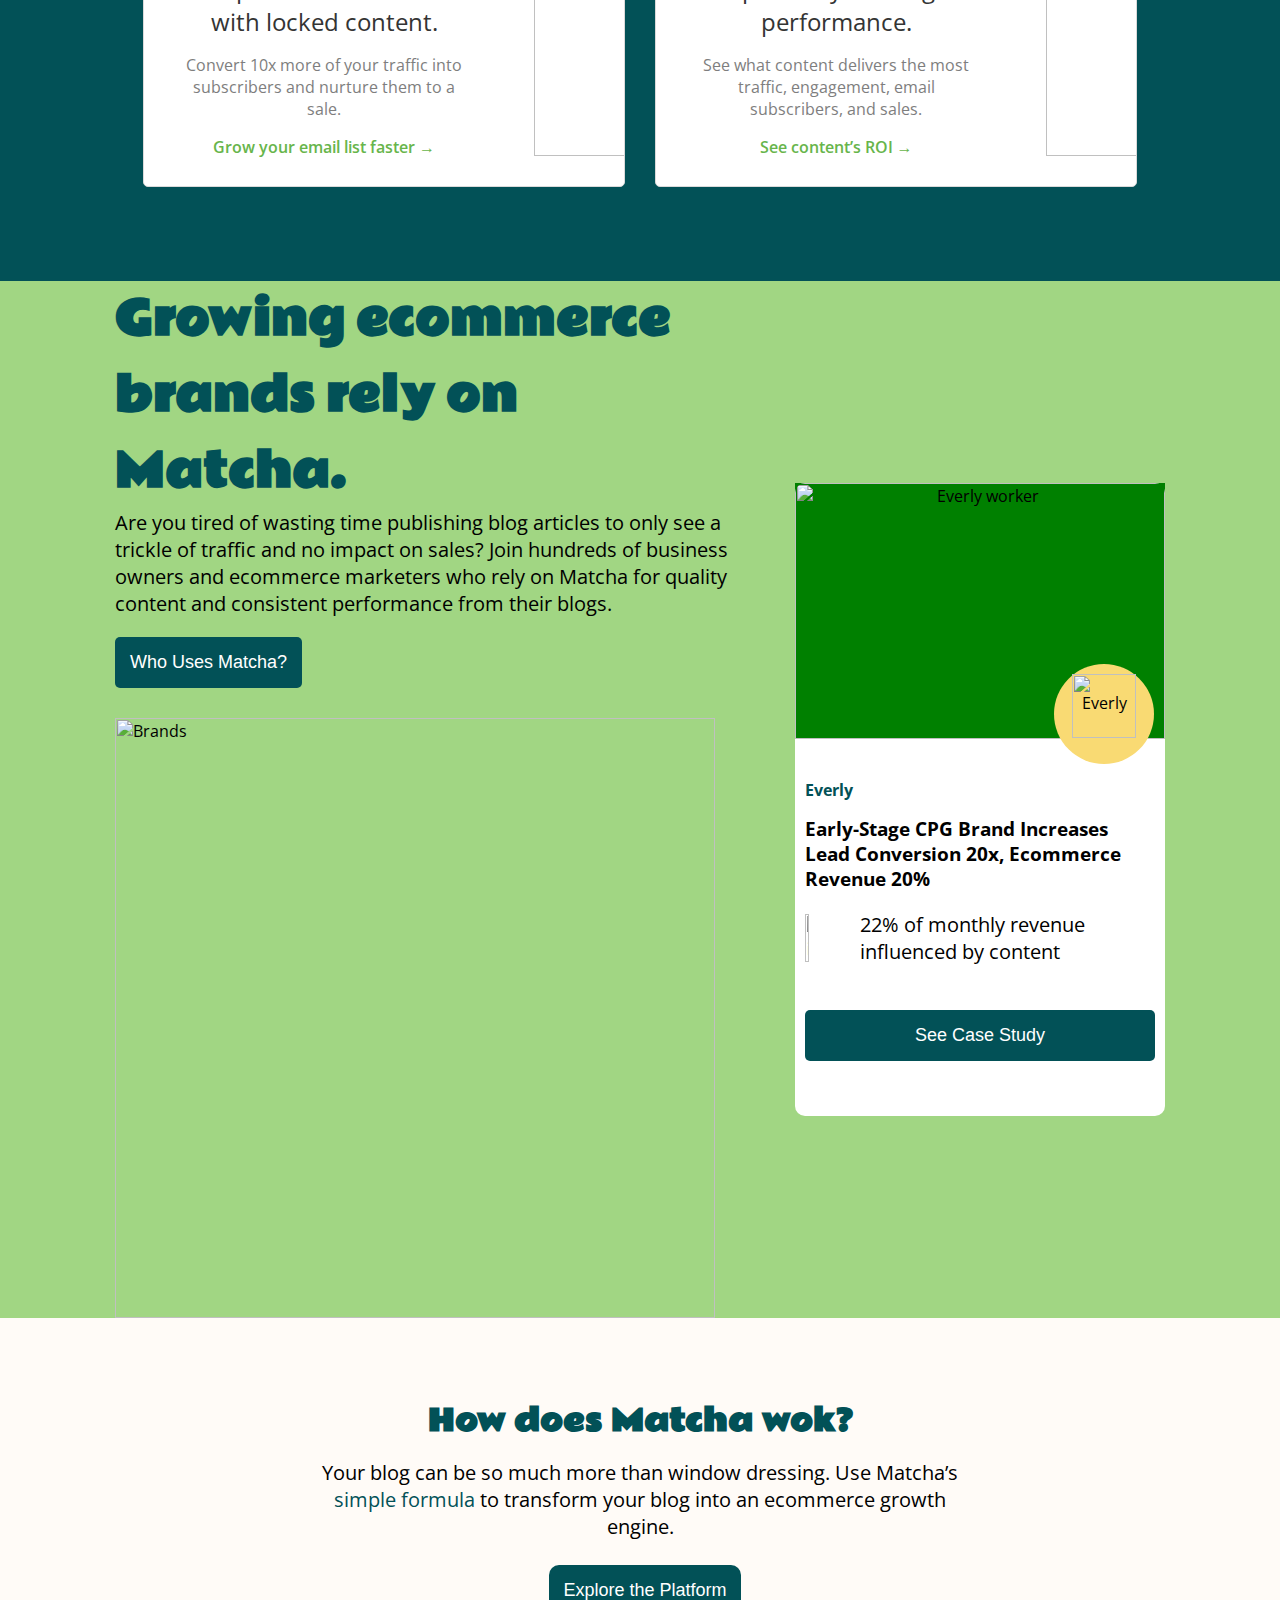
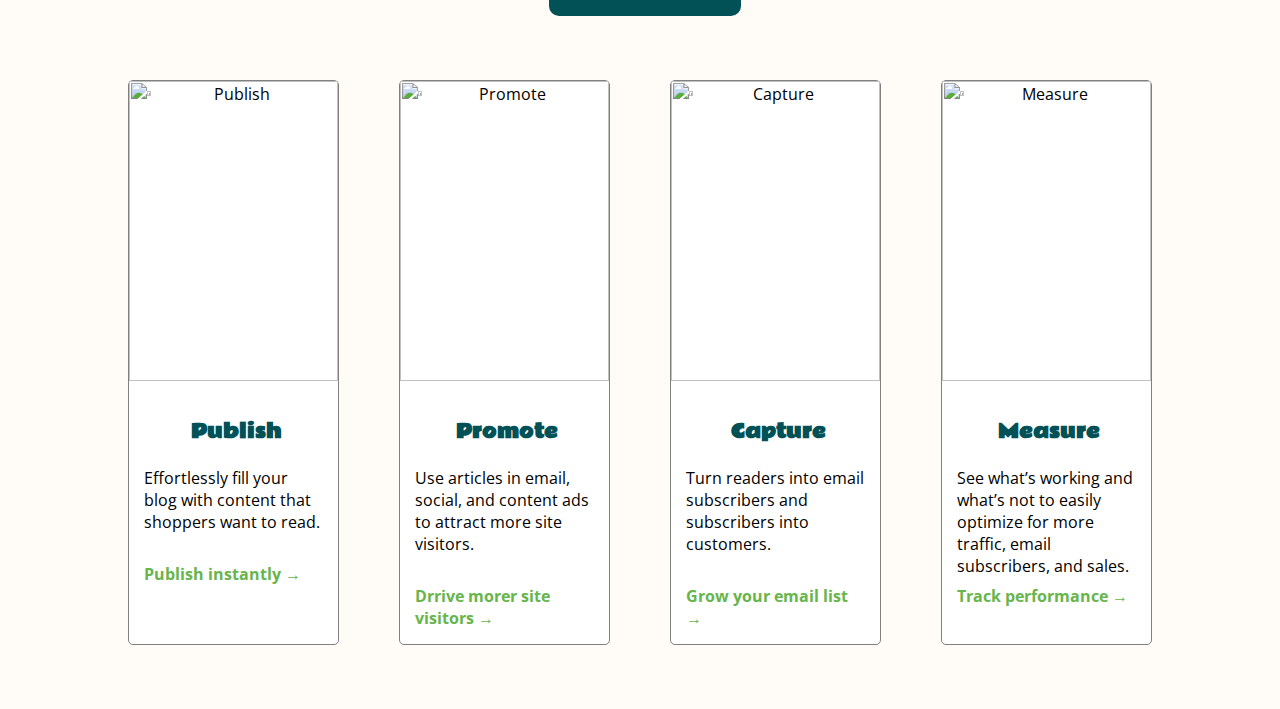
==== commit f2213613: "ajustando vista mobile" ====
--- a/index.html
+++ b/index.html
@@ -1,3 +1,4 @@
+!
 <!DOCTYPE html>
 <html>
   <head>
@@ -13,6 +14,8 @@
       href="https://fonts.googleapis.com/css2?family=Rammetto+One&display=swap"
       rel="stylesheet"
     />
+    <meta name="viewport" content="width=device-width,initial-scale=1.0,user-scalable=no" />  
+
   </head>
 
   <body>
@@ -58,7 +61,7 @@
         <br />
         <strong>No credit card</strong> required.
       </p>
-      <img
+      <img class="banner"
         src="https://getmatcha.com/wp-content/themes/getmatcha/img/capterra.png  "
         alt=""
       />
--- a/styles.css
+++ b/styles.css
@@ -412,4 +412,64 @@
 }
 #alinear{
   margin-top: -22px;
+}
+
+@media (max-width: 575px) {
+  .nav,
+  .acciones {
+    display: none;
+  }
+  main {
+    margin-top: 130px;
+  }
+  h1 {
+    font-size: 30px;
+  }
+  .banner{
+    width: 100%;
+  }
+  input[type=email]{
+    width: 50%;
+    
+}
+button[type=submit]{
+    width: 30%
+}
+.promo {
+  flex-direction: column;
+  max-width: 90%;
+}
+.explanatory-video > video {
+  width: 100%;
+}
+.publish {
+  margin-top: 10px;
+}
+
+.publish > h3 {
+  font-size: 25px;
+  line-height: 1.2;
+}
+.publish > form {
+  flex-direction: column;
+}
+
+.publish > form > div {
+  height: 50px;
+  margin-top: 10px;
+}
+
+.publish > form > div > input {
+  width: 65%;
+}
+.features {
+  grid-template: repeat(4, 1fr) / 1fr;
+  padding-left: 0;
+    padding-right: 0;
+  }
+  
+  .feature-image {
+    display: none;
+  }
+
 }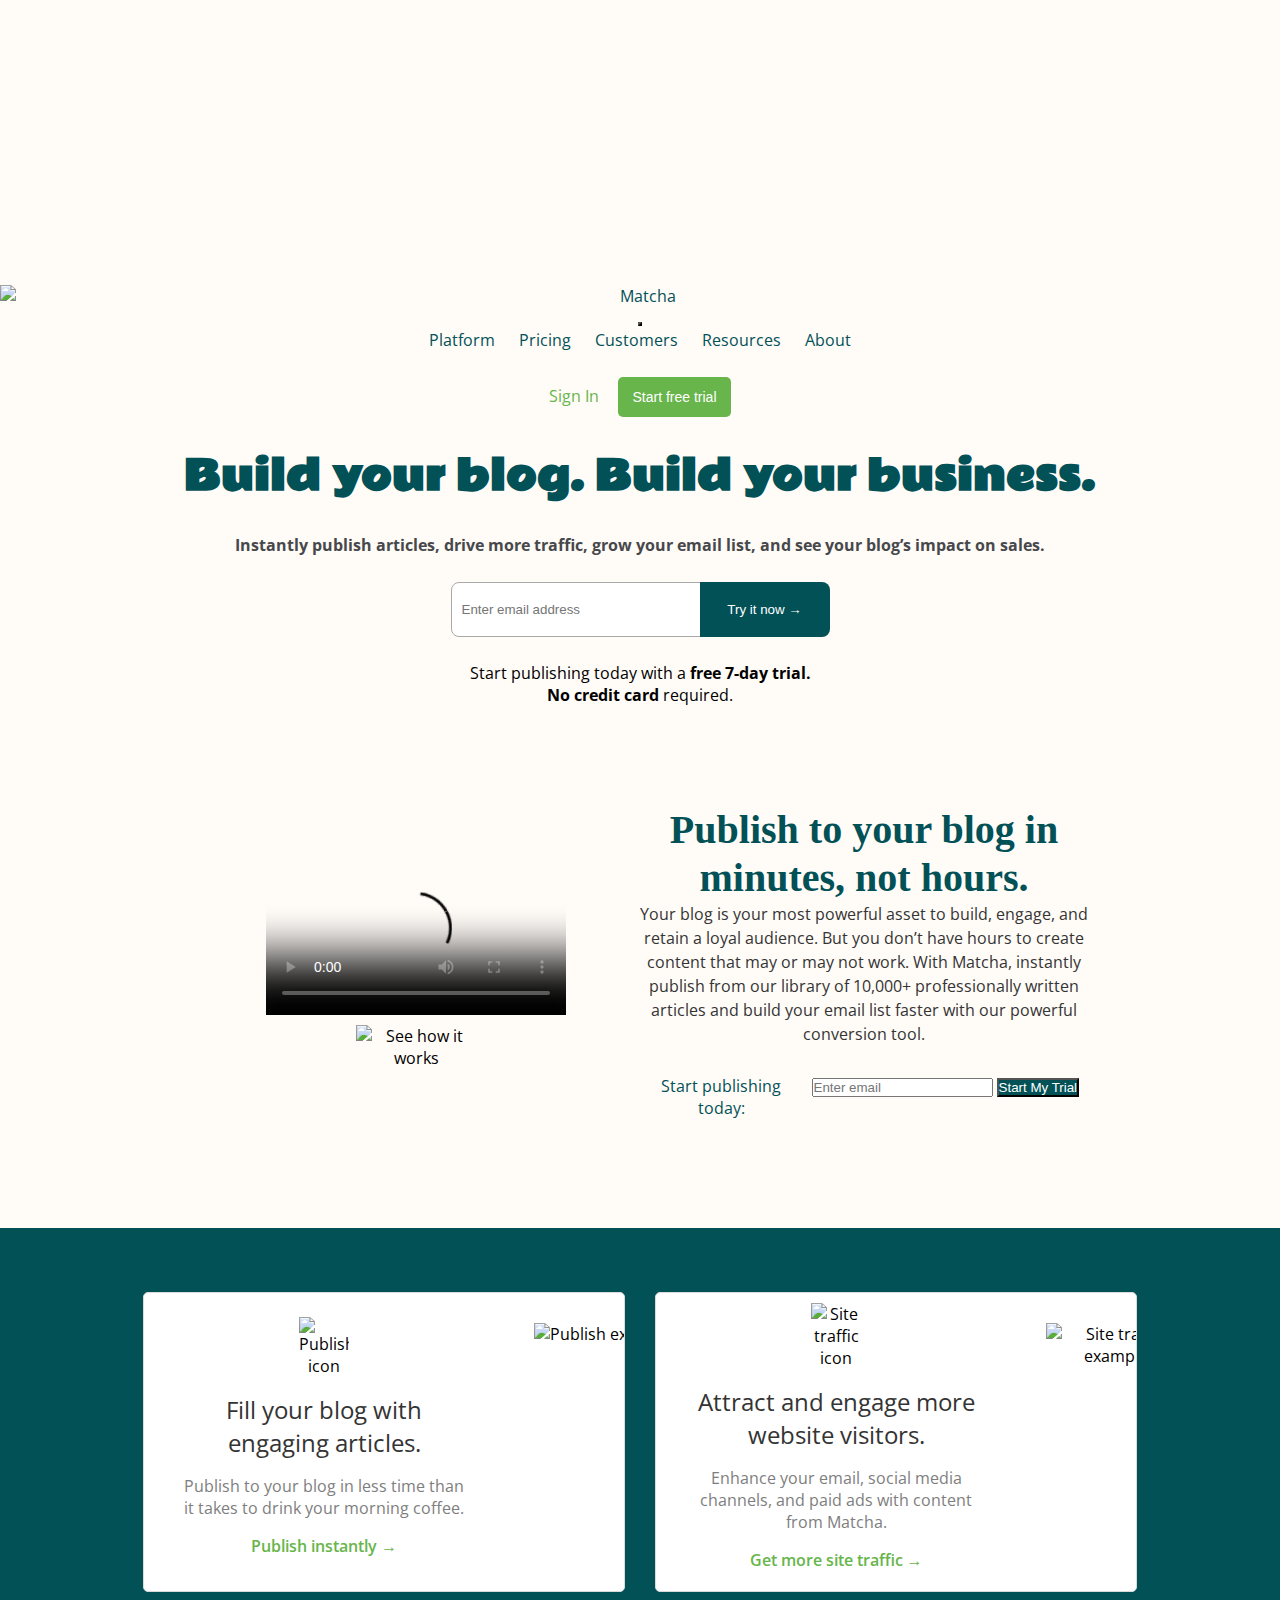
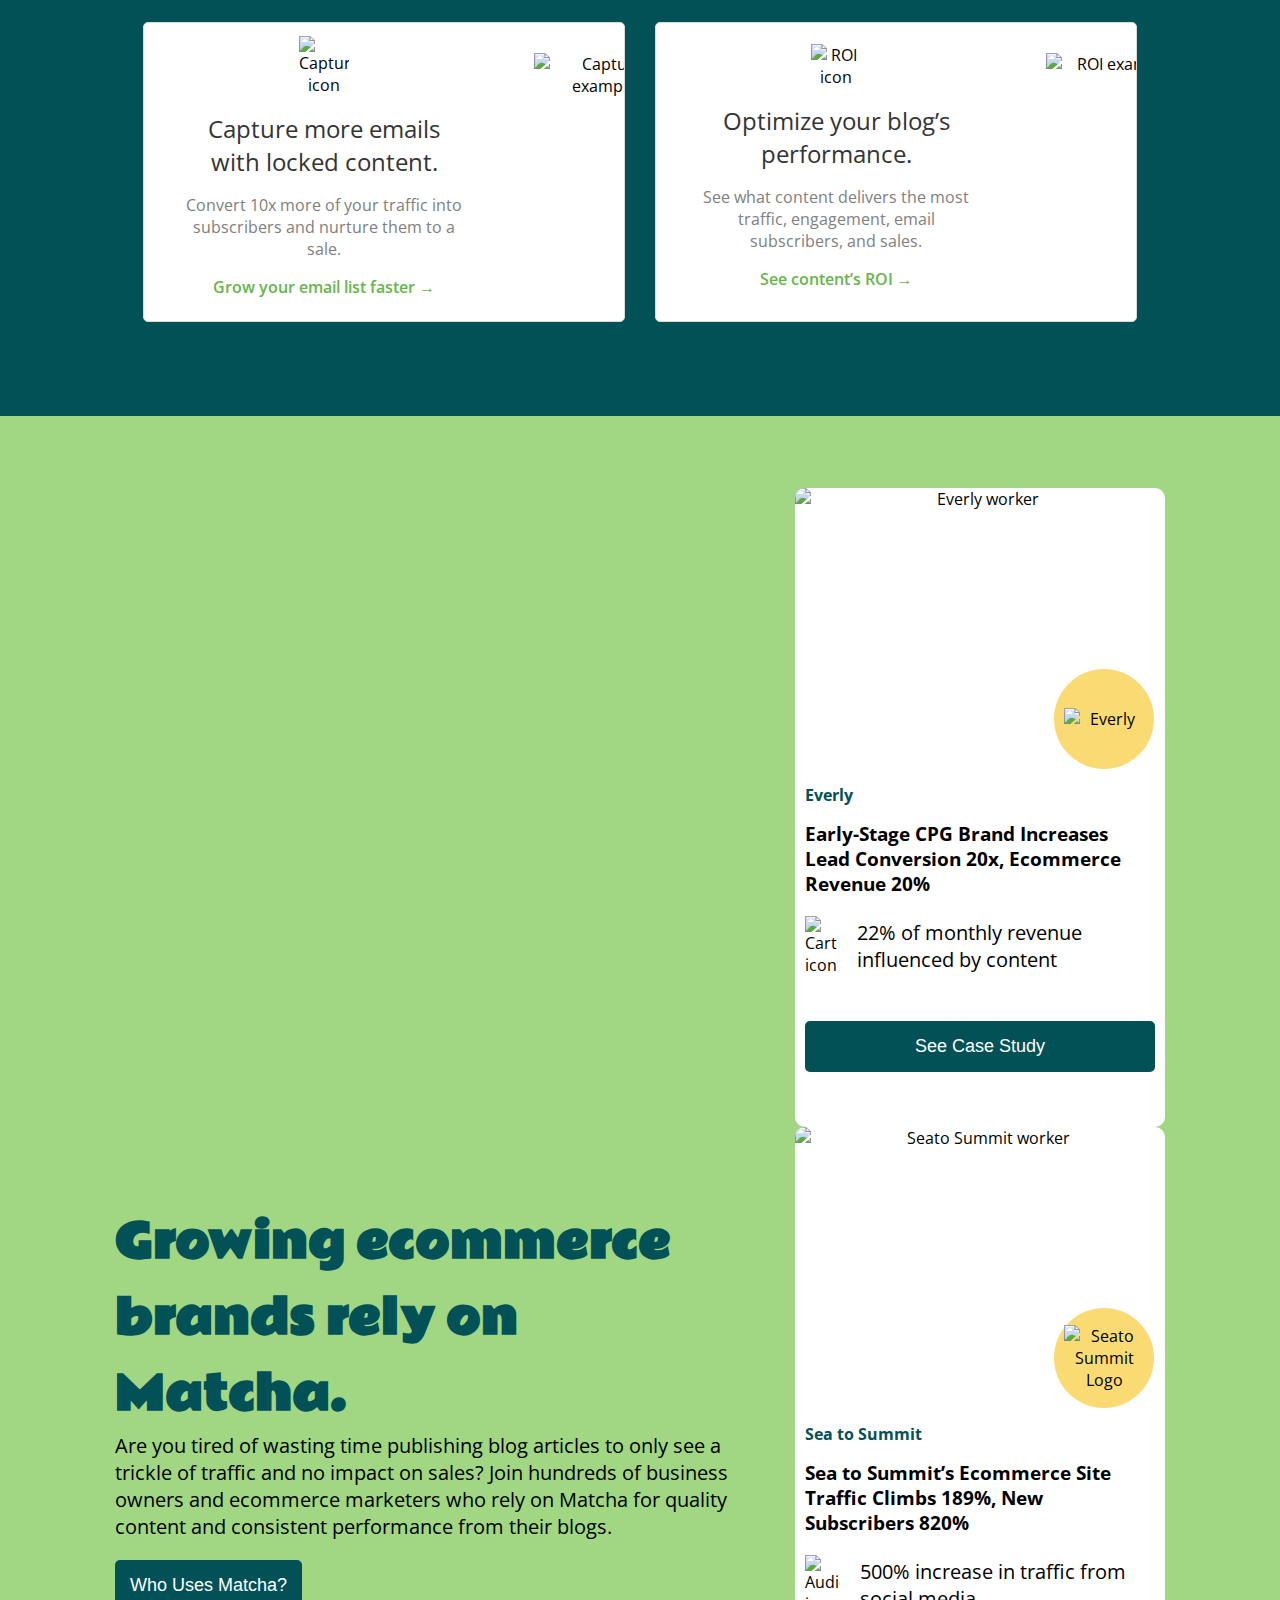
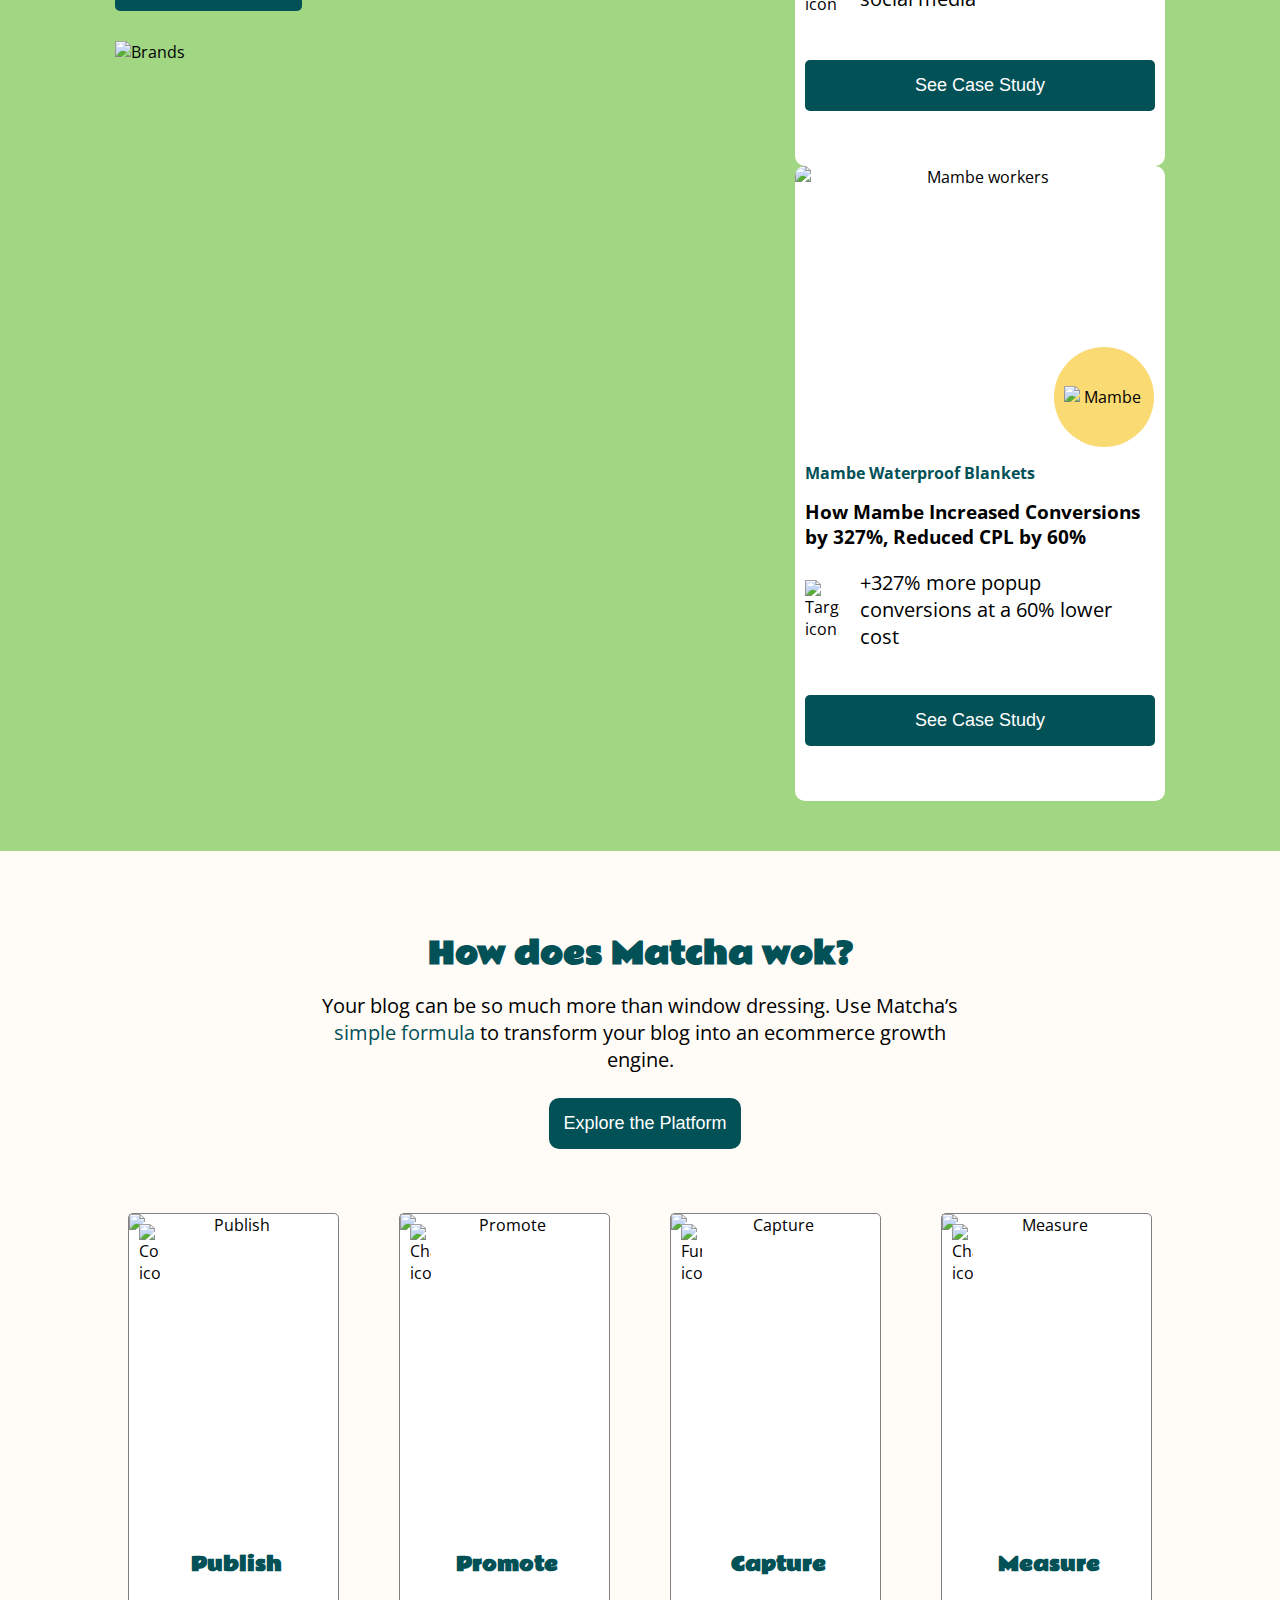
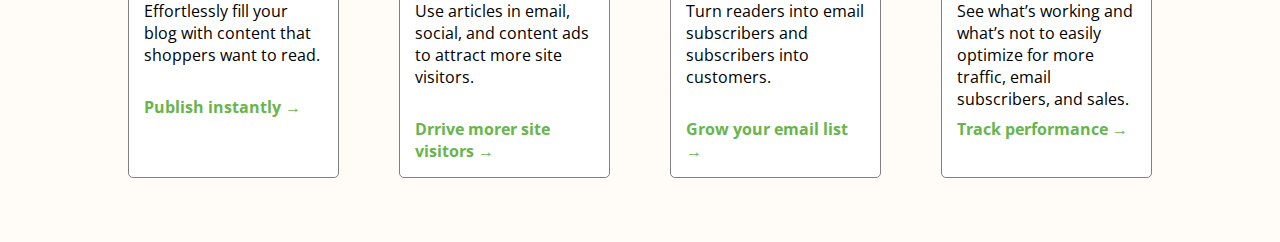
==== commit 8a613924: "rwd" ====
--- a/index.html
+++ b/index.html
@@ -1,51 +1,70 @@
-!
 <!DOCTYPE html>
 <html>
   <head>
     <!-- Aquí va información importante 
          pero no visible dentro del navegador -->
     <title>Matcha</title>
-    <link rel="stylesheet" href="styles.css" />
     <link
-      href="https://fonts.googleapis.com/css2?family=Open+Sans&display=swap"
-      rel="stylesheet"
+    href="https://fonts.googleapis.com/css2?family=Open+Sans&display=swap"
+    rel="stylesheet"
     />
     <link
-      href="https://fonts.googleapis.com/css2?family=Rammetto+One&display=swap"
-      rel="stylesheet"
+    href="https://fonts.googleapis.com/css2?family=Rammetto+One&display=swap"
+    rel="stylesheet"
     />
+    <link rel="stylesheet" href="https://cdn.jsdelivr.net/npm/bootstrap@4.5.3/dist/css/bootstrap.min.css" integrity="sha384-TX8t27EcRE3e/ihU7zmQxVncDAy5uIKz4rEkgIXeMed4M0jlfIDPvg6uqKI2xXr2" crossorigin="anonymous">
+    <link rel="stylesheet" href="styles.css" />
     <meta name="viewport" content="width=device-width,initial-scale=1.0,user-scalable=no" />  
 
   </head>
 
   <body>
     <main>
-      <section class="fixed-header">
-        <header class="header">
-          <!-- Logo con link a la página principal -->
-          <a class="logo">
-            <img
-              src="https://getmatcha.com/wp-content/themes/getmatcha/img/footer_logo.svg"
-              alt="Matcha"
-            />
-          </a>
-          <!-- Menú de navegación -->
-          <nav class="nav">
-            <ul>
-              <li><a href="#">Platform</a></li>
-              <li><a href="#">Pricing</a></li>
-              <li><a href="#">Customers</a></li>
-              <li><a href="#">Resources</a></li>
-              <li><a href="#">About</a></li>
-            </ul>
-          </nav>
-          <!-- Contenedor de acciones de usuario -->
-          <div class="acciones">
-            <a class="green">Sign In</a>
-            <button class="trial">Start free trial</button>
-          </div>
-        </header>
-      </section>
+    
+      <nav class="navbar navbar-expand-lg navbar-light bg-light fixed-top
+      ">
+    <a class="navbar-brand" href="#">
+      <img
+        src="https://getmatcha.com/wp-content/themes/getmatcha/img/footer_logo.svg"
+        alt="Matcha"
+      />
+    </a>
+    <button
+      class="navbar-toggler"
+      type="button"
+      data-toggle="collapse"
+      data-target="#navbarSupportedContent"
+      aria-controls="navbarSupportedContent"
+      aria-expanded="false"
+      aria-label="Toggle navigation"
+    >
+      <span class="navbar-toggler-icon"></span>
+    </button>
+
+    <div class="collapse navbar-collapse" id="navbarSupportedContent">
+      <ul class="navbar-nav mx-auto">
+        <li class="nav-item active">
+          <a class="nav-link" href="#">Platform</a>
+        </li>
+        <li class="nav-item">
+          <a class="nav-link" href="#">Pricing</a>
+        </li>
+        <li class="nav-item">
+          <a class="nav-link" href="#">Customers</a>
+        </li>
+        <li class="nav-item">
+          <a class="nav-link" href="#">Resources</a>
+        </li>
+        <li class="nav-item">
+          <a class="nav-link" href="#">About</a>
+        </li>
+      </ul>
+      <form class="form-inline my-2 my-lg-0">
+        <a class="green">Sign In</a>
+        <button class="trial">Start free trial</button>
+      </form>
+    </div>
+  </nav>
       <!-- Esto es lo que se verá en el navegador web -->
       <h1>Build your blog. Build your business.</h1>
       <h4>
@@ -216,33 +235,130 @@
             <img src="https://getmatcha.com/wp-content/uploads/2019/09/brands_group.png" alt="Brands">
           </figure>
         </article>
-        <article class="carousel">
-          <div class="card">
-            <div class="card-media">
-              <figure>
-                <img src="https://getmatcha.com/wp-content/uploads/2019/05/profile-headshot-square.png" alt="Everly worker">
-              </figure>
-            </div>
-              <div class="company">
-              <figure>
-                <img src="https://getmatcha.com/wp-content/uploads/2019/05/everly_logo_blue_v3_x60@2x.png" alt="Everly">
-              </figure>
-              
-            </div>
-            <div class="card-body">
-              <h4>Everly</h4>
-              <h3> 
-                Early-Stage CPG Brand Increases Lead Conversion 20x,
-                Ecommerce Revenue 20%
-              </h3>
-              <div class="results">
-                <img src="https://getmatcha.com/wp-content/themes/getmatcha/img/icon_cart.png" alt="Cart icon">
-                <p>22% of monthly revenue influenced by content</p>
+        <article class="stories-carousel">
+          <!-- <div class="card">
+            <d<article class="stories-carousel">
+          <!-- Aquí debería estar el código que acabamos de comentar -->
+          <div
+            id="carouselExampleIndicators"
+            class="carousel slide"
+            data-ride="carousel"
+          >
+            <ol class="carousel-indicators">
+              <li
+                data-target="#carouselExampleIndicators"
+                data-slide-to="0"
+                class="active"
+              ></li>
+              <li data-target="#carouselExampleIndicators" data-slide-to="1"></li>
+              <li data-target="#carouselExampleIndicators" data-slide-to="2"></li>
+            </ol>
+            <div class="carousel-inner">
+              <div class="carousel-item active">
+                <div class="card">
+                  <div class="card-media">
+                    <figure>
+                      <img
+                        src="https://getmatcha.com/wp-content/uploads/2019/05/profile-headshot-square.png"
+                        alt="Everly worker"
+                      />
+                    </figure>
+                    <div class="company">
+                      <img
+                        src="https://getmatcha.com/wp-content/uploads/2019/05/everly_logo_blue_v3_x60@2x.png"
+                        alt="Everly"
+                      />
+                    </div>
+                  </div>
+                  <div class="card-body">
+                    <h4>Everly</h4>
+                    <h3>
+                      Early-Stage CPG Brand Increases Lead Conversion 20x, Ecommerce Revenue
+                      20%
+                    </h3>
+                    <div class="results">
+                      <img
+                        src="https://getmatcha.com/wp-content/themes/getmatcha/img/icon_cart.png"
+                        alt="Cart icon"
+                      />
+                      <p>22% of monthly revenue influenced by content</p>
+                    </div>
+                  </div>
+                  <div class="card-footer">
+                    <button>See Case Study</button>
+                  </div>
+                </div>
               </div>
-            </div>
-            <div class="card-footer">
-              <button>See Case Study</button>
-            </div>
+              <div class="carousel-item">
+                <div class="card">
+                  <div class="card-media">
+                    <figure>
+                      <img
+                        src="https://getmatcha.com/wp-content/uploads/2019/08/0.jpg"
+                        alt="Seato Summit worker"
+                      />
+                    </figure>
+                    <div class="company">
+                      <img
+                        src="https://getmatcha.com/wp-content/uploads/2019/08/SeatoSummitLogo.png"
+                        alt="Seato Summit Logo"
+                      />
+                    </div>
+                  </div>
+                  <div class="card-body">
+                    <h4>Sea to Summit</h4>
+                    <h3>
+                      Sea to Summit’s Ecommerce Site Traffic Climbs 189%, New Subscribers
+                      820%
+                    </h3>
+                    <div class="results">
+                      <img
+                        src="https://getmatcha.com/wp-content/themes/getmatcha/img/icon_audiences.png"
+                        alt="Audience icon"
+                      />
+                      <p>500% increase in traffic from social media</p>
+                    </div>
+                  </div>
+                  <div class="card-footer">
+                    <button>See Case Study</button>
+                  </div>
+                </div>
+              </div>
+              <div class="carousel-item">
+                <div class="card">
+                  <div class="card-media">
+                    <figure>
+                      <img
+                        src="https://getmatcha.com/wp-content/uploads/2019/06/matt-and-margaret_headshot.png"
+                        alt="Mambe workers"
+                      />
+                    </figure>
+                    <div class="company">
+                      <img
+                        src="https://getmatcha.com/wp-content/uploads/2019/06/mambe-logo-1.png"
+                        alt="Mambe"
+                      />
+                    </div>
+                  </div>
+                  <div class="card-body">
+                    <h4>Mambe Waterproof Blankets</h4>
+                    <h3>
+                      How Mambe Increased Conversions by 327%, Reduced CPL by 60%
+                    </h3>
+                    <div class="results">
+                      <img
+                        src="https://getmatcha.com/wp-content/themes/getmatcha/img/icon_target.png"
+                        alt="Target icon"
+                      />
+                      <p>+327% more popup conversions at a 60% lower cost</p>
+                    </div>
+                  </div>
+                  <div class="card-footer">
+                    <button>See Case Study</button>
+                  </div>
+                </div>
+              </div>
+            </div>  
           </div>
         </article>
       </div>
@@ -315,5 +431,20 @@
         </div>
       </section>
     </main>
+    <script
+    src="https://code.jquery.com/jquery-3.4.1.slim.min.js"
+    integrity="sha384-J6qa4849blE2+poT4WnyKhv5vZF5SrPo0iEjwBvKU7imGFAV0wwj1yYfoRSJoZ+n"
+    crossorigin="anonymous"
+  ></script>
+  <script
+    src="https://cdn.jsdelivr.net/npm/popper.js@1.16.0/dist/umd/popper.min.js"
+    integrity="sha384-Q6E9RHvbIyZFJoft+2mJbHaEWldlvI9IOYy5n3zV9zzTtmI3UksdQRVvoxMfooAo"
+    crossorigin="anonymous"
+  ></script>
+  <script
+    src="https://stackpath.bootstrapcdn.com/bootstrap/4.4.1/js/bootstrap.min.js"
+    integrity="sha384-wfSDF2E50Y2D1uUdj0O3uMBJnjuUD4Ih7YwaYd1iqfktj0Uod8GCExl3Og8ifwB6"
+    crossorigin="anonymous"
+  ></script>
   </body>
 </html>
--- a/styles.css
+++ b/styles.css
@@ -54,6 +54,7 @@
     margin-top: 285px;
     text-align: center;
   }
+  
 h1{
     color: #025157;
     font-family: 'Rammetto One', cursive;
@@ -269,6 +270,9 @@
   width: 600px;
   float: left;
 }
+.success-stories .stories-carousel .carousel-indicators {
+  position: static; /** ó: position: static; */
+}
 .carousel{
   margin: 50px 0px;
 }
@@ -278,9 +282,9 @@
   width: 370px;
 
 }
-.card-media{
+/* .card-media{
   background-color: green;
-}
+} */
 
 .card-media figure img {
   width: 100%;
@@ -296,14 +300,14 @@
   left:70%;
   top: -75px;
 }
-.company figure{
+.company {
   width: 100px;
   height: 100px;
   display: flex;
   align-items: center;
   justify-content: center;
 }
-.company figure img{
+.company  img{
   width: 80%;
 }
 .card-body {
@@ -419,7 +423,18 @@
   .acciones {
     display: none;
   }
-  main {
+  .navbar-light .nav-item .nav-link {
+    color: #025157;
+  }
+  
+  .navbar-light .navbar-toggler {
+    border-color: #025157;
+  }
+  
+  .navbar-light .navbar-toggler-icon {
+    background-image: url("data:image/svg+xml,%3csvg xmlns='http://www.w3.org/2000/svg' width='30' height='30' viewBox='0 0 30 30'%3e%3cpath stroke='rgb(3, 81, 77)' stroke-linecap='round' stroke-miterlimit='10' stroke-width='2' d='M4 7h22M4 15h22M4 23h22'/%3e%3c/svg%3e");
+  }
+  main{
     margin-top: 130px;
   }
   h1 {
@@ -433,7 +448,7 @@
     
 }
 button[type=submit]{
-    width: 30%
+    width: 40%
 }
 .promo {
   flex-direction: column;
@@ -471,5 +486,44 @@
   .feature-image {
     display: none;
   }
-
+.center{
+  flex-direction: column;
+}
+.overview{
+  width: 90%;
+  margin-left: 5%;
+  margin-right: 5%;
+
+}
+.overview h2{
+  font-size: 30px;
+  margin-top:20px;
+}
+.overview > figure img{
+  width: 100%;
+
+}
+.stories-carousel{
+  width: 90%;
+}
+
+.card{
+  width: 100%;
+}
+.company{
+  left: 67%;
+}
+.card-media figure img {
+  height: 80vw;
+  /* width: 90%; */
+}
+.description{
+  margin: 0px 5%;
+}
+.explore{
+  width: 90%;
+}
+.steps{
+  grid-template-columns: repeat(1, 1fr);
+}
 }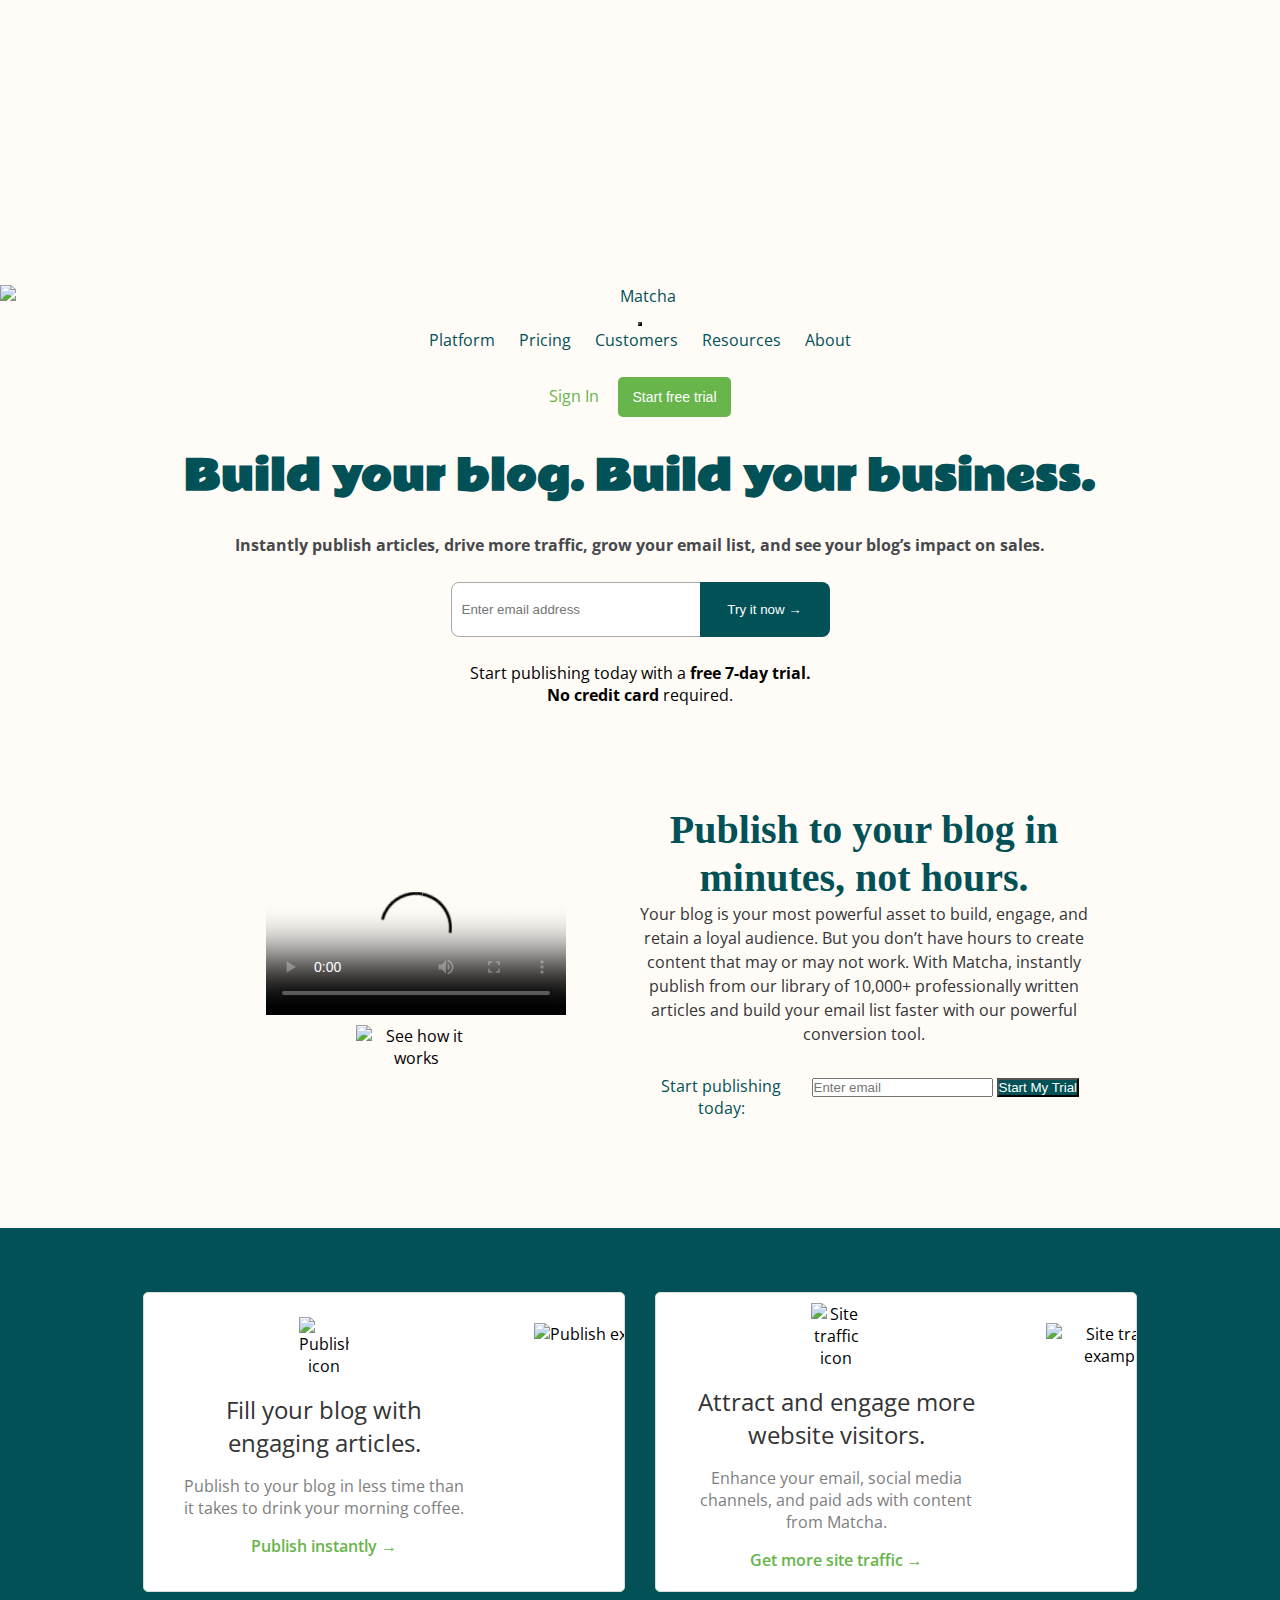
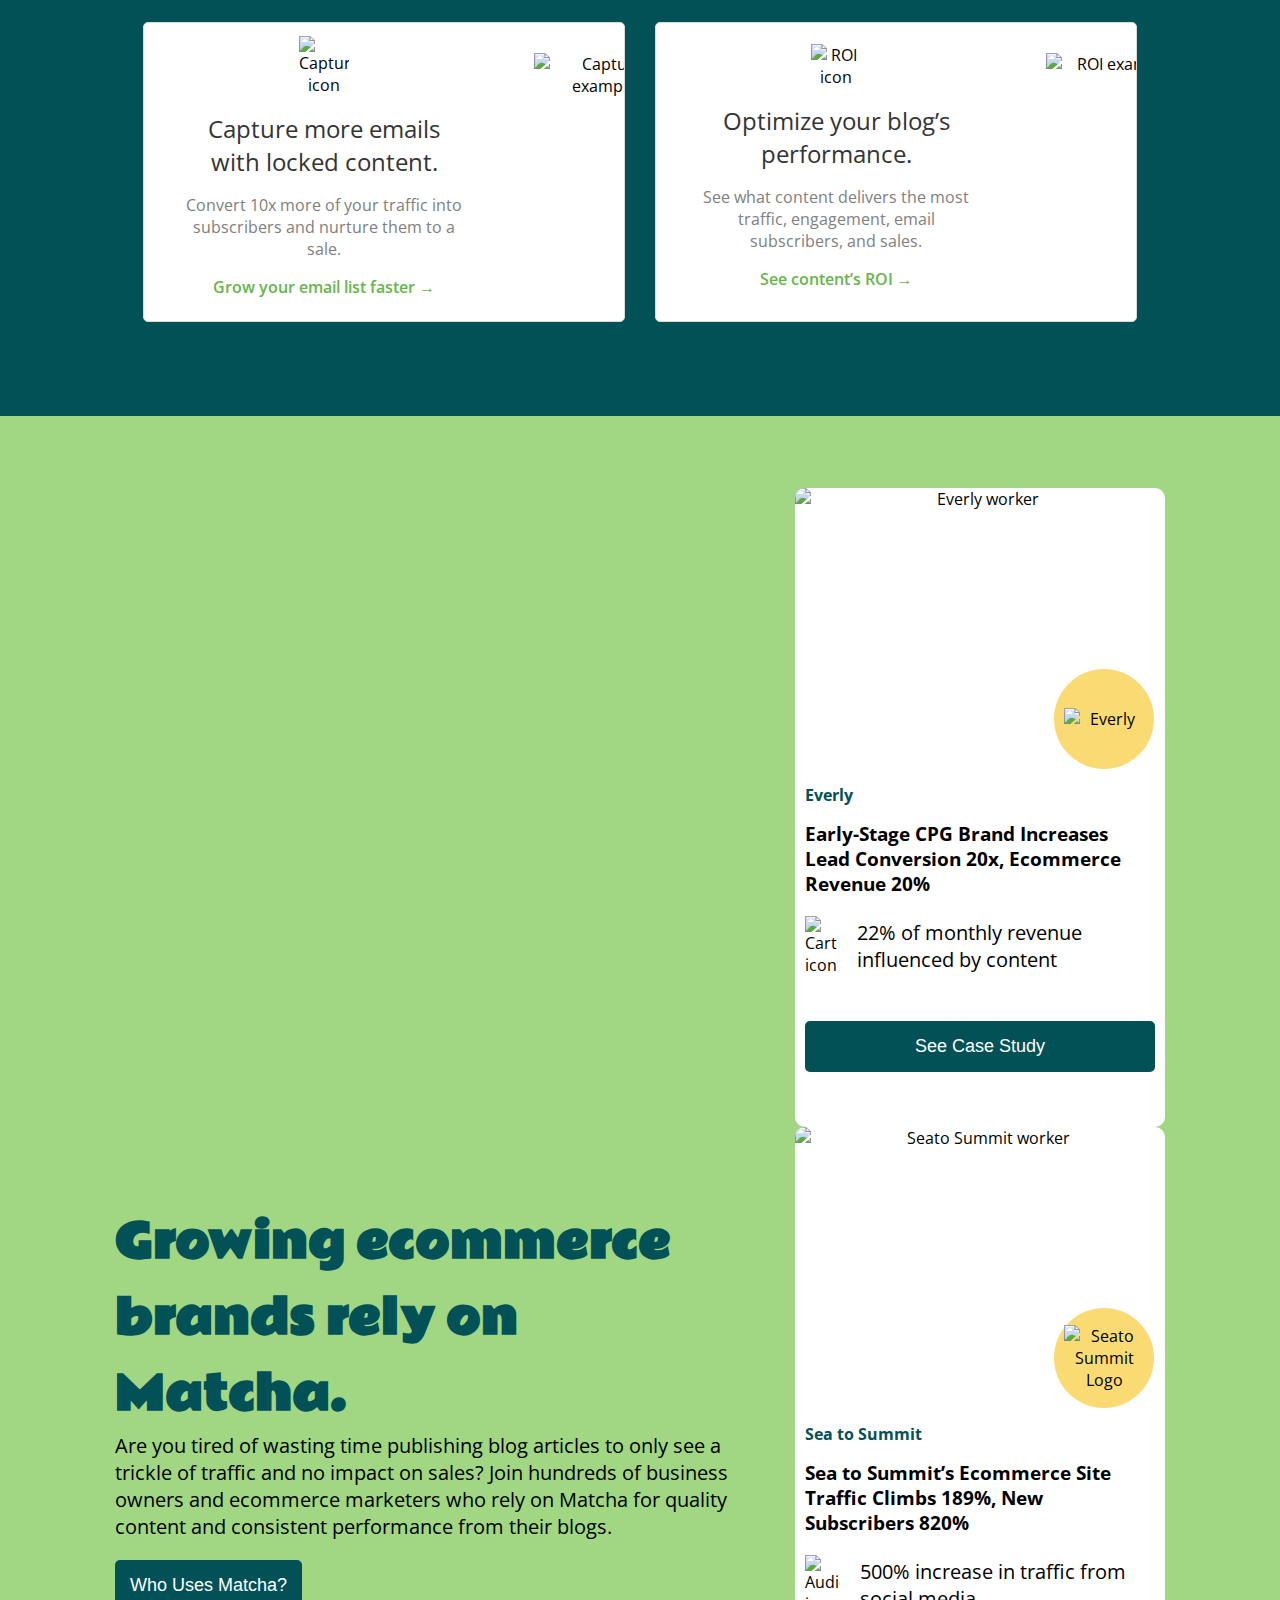
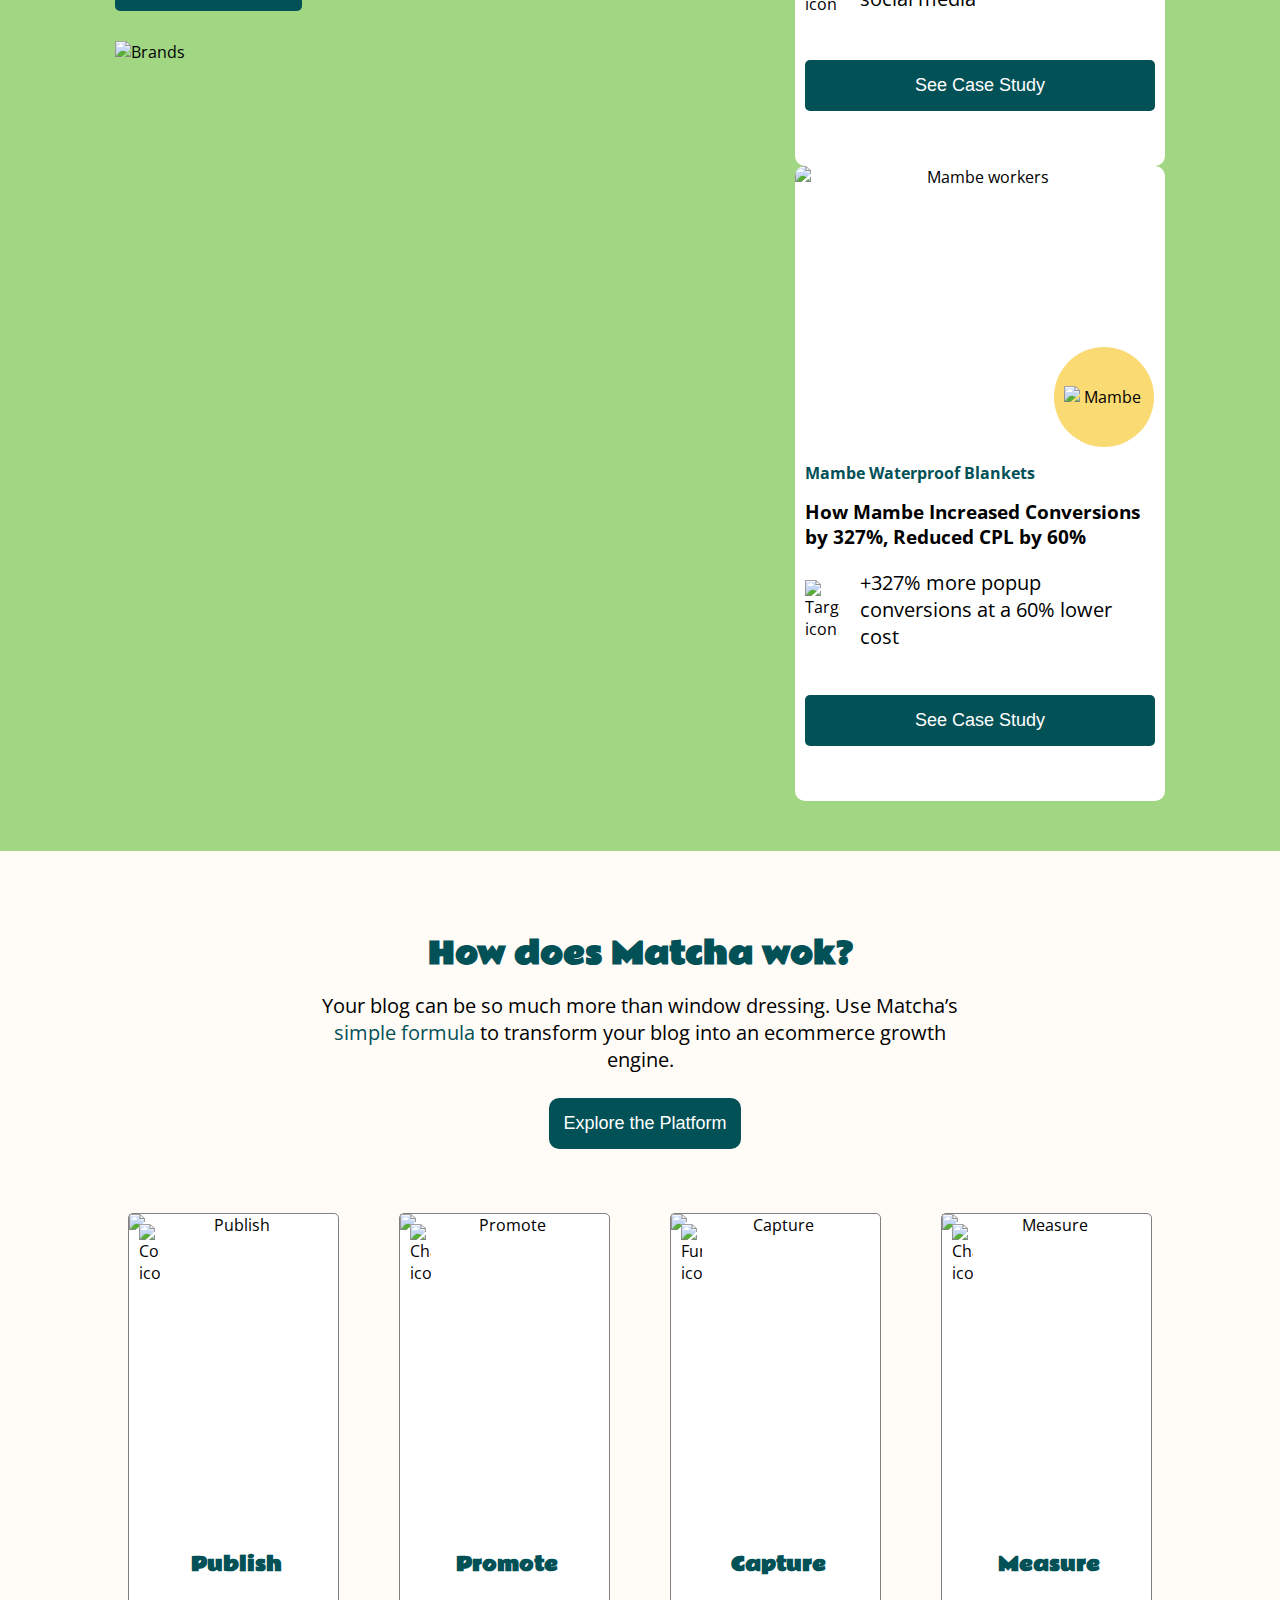
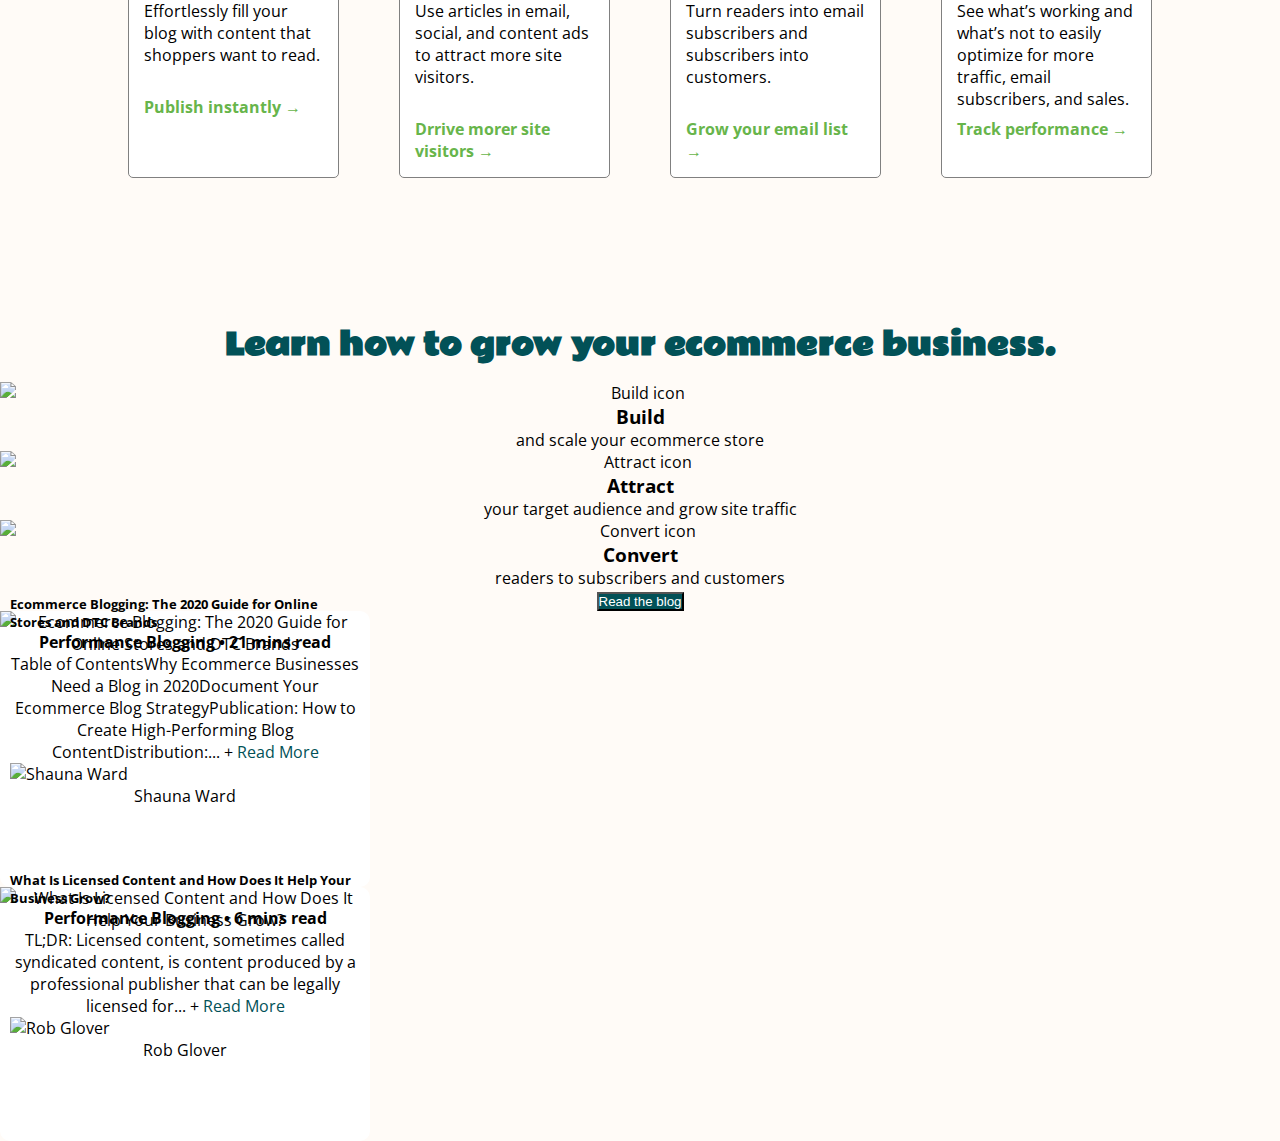
==== commit d0a5d845: "agregando scss" ====
--- a/index.html
+++ b/index.html
@@ -14,6 +14,7 @@
     />
     <link rel="stylesheet" href="https://cdn.jsdelivr.net/npm/bootstrap@4.5.3/dist/css/bootstrap.min.css" integrity="sha384-TX8t27EcRE3e/ihU7zmQxVncDAy5uIKz4rEkgIXeMed4M0jlfIDPvg6uqKI2xXr2" crossorigin="anonymous">
     <link rel="stylesheet" href="styles.css" />
+    <link rel="stylesheet" type="text/css" href="output.css" />
     <meta name="viewport" content="width=device-width,initial-scale=1.0,user-scalable=no" />  
 
   </head>
@@ -430,6 +431,104 @@
           </article>
         </div>
       </section>
+      <section class="container blog">
+        <div class="row">
+          <div class="col"><h2 class="title">Learn how to grow your ecommerce business.</h2>
+            <article class="process-list">
+              <div class="process">
+                <div class="process-icon">
+                  <img src="https://bedu-fef.netlify.app/icons/build.svg" alt="Build icon" />
+                </div>
+                <div class="process-description">
+                  <h3>Build</h3>
+                  <p>and scale your ecommerce store</p>
+                </div>
+              </div>
+              <div class="process">
+                <div class="process-icon">
+                  <img src="https://bedu-fef.netlify.app/icons/attract.svg" alt="Attract icon" />
+                </div>
+                <div class="process-description">
+                  <h3>Attract</h3>
+                  <p>your target audience and grow site traffic</p>
+                </div>
+              </div>
+              <div class="process">
+                <div class="process-icon">
+                  <img src="https://bedu-fef.netlify.app/icons/convert.svg" alt="Convert icon" />
+                </div>
+                <div class="process-description">
+                  <h3>Convert</h3>
+                  <p>readers to subscribers and customers</p>
+                </div>
+              </div>
+            </article>
+            <button>Read the blog</button>
+          </div>
+          <div class="col">
+            <div class="card">
+              <img
+                src="https://getmatcha.com/wp-content/uploads/2019/03/david-marcu-114194-1052x699.jpg"
+                class="card-img-top"
+                alt="Ecommerce Blogging: The 2020 Guide for Online Stores and DTC Brands"
+              />
+              <div class="card-body">
+                <h5 class="card-title">
+                  Ecommerce Blogging: The 2020 Guide for Online Stores and DTC Brands
+                </h5>
+                <p class="metadata">
+                  <strong class="category">Performance Blogging </strong>
+                  <strong class="read-time">• 21 mins read</strong>
+                </p>
+                <p class="card-text">
+                  Table of ContentsWhy Ecommerce Businesses Need a Blog in
+                  2020Document Your Ecommerce Blog StrategyPublication: How to Create
+                  High-Performing Blog ContentDistribution:...
+                  <span class="read-more">+ <a>Read More</a></span>
+                </p>
+                <div class="author d-flex align-items-center">
+                  <img
+                    src="https://secure.gravatar.com/avatar/b1c37d9c6b3a36a5eb64d7112bf71ca4?s=96&d=retro&r=g"
+                    alt="Shauna Ward"
+                  />
+                  <p>Shauna Ward</p>
+                </div>
+              </div>
+            </div>
+          </div>
+          <div class="col">
+            <div class="card">
+              <img
+                src="https://getmatcha.com/wp-content/uploads/2019/06/arnel-hasanovic-MNd-Rka1o0Q-1049x699.jpg"
+                class="card-img-top"
+                alt="What Is Licensed Content and How Does It Help Your Business Grow?"
+              />
+              <div class="card-body">
+                <h5 class="card-title">
+                  What Is Licensed Content and How Does It Help Your Business Grow?
+                </h5>
+                <p class="metadata">
+                  <strong class="category">Performance Blogging </strong>
+                  <strong class="read-time">• 6 mins read</strong>
+                </p>
+                <p class="card-text">
+                  TL;DR: Licensed content, sometimes called syndicated content, is
+                  content produced by a professional publisher that can be legally
+                  licensed for...
+                  <span class="read-more">+ <a>Read More</a></span>
+                </p>
+                <div class="author d-flex align-items-center">
+                  <img
+                    src="https://secure.gravatar.com/avatar/c2f0381c76fae0875a4c15deb4e0a2f8?s=96&d=retro&r=g"
+                    alt="Rob Glover"
+                  />
+                  <p>Rob Glover</p>
+                </div>
+              </div>
+            </div>
+          </div>
+        </div>
+      </section>
     </main>
     <script
     src="https://code.jquery.com/jquery-3.4.1.slim.min.js"
--- a/styles.css
+++ b/styles.css
@@ -526,4 +526,11 @@
 .steps{
   grid-template-columns: repeat(1, 1fr);
 }
+.card-step{
+  display: flex;
+  flex-direction: row-reverse;
+}
+.card-step-icon{
+  left: -170px;
+}
 }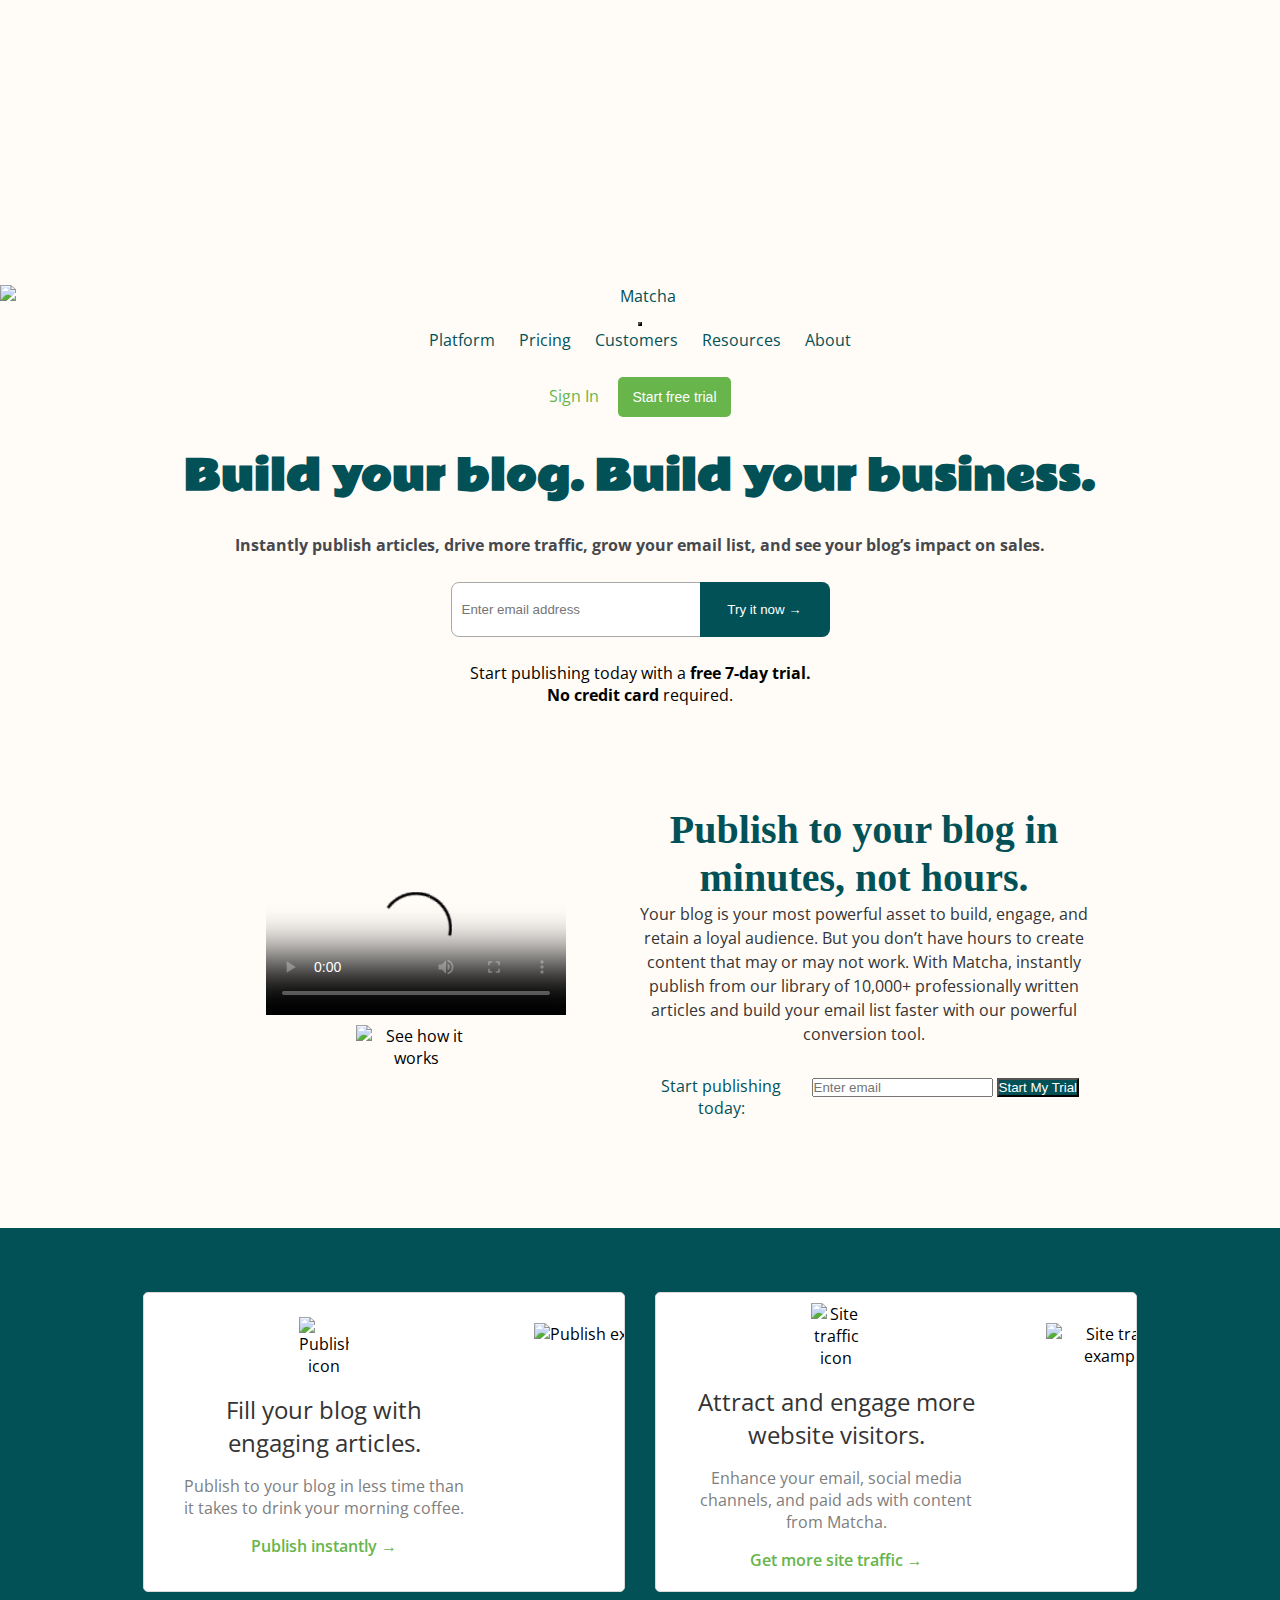
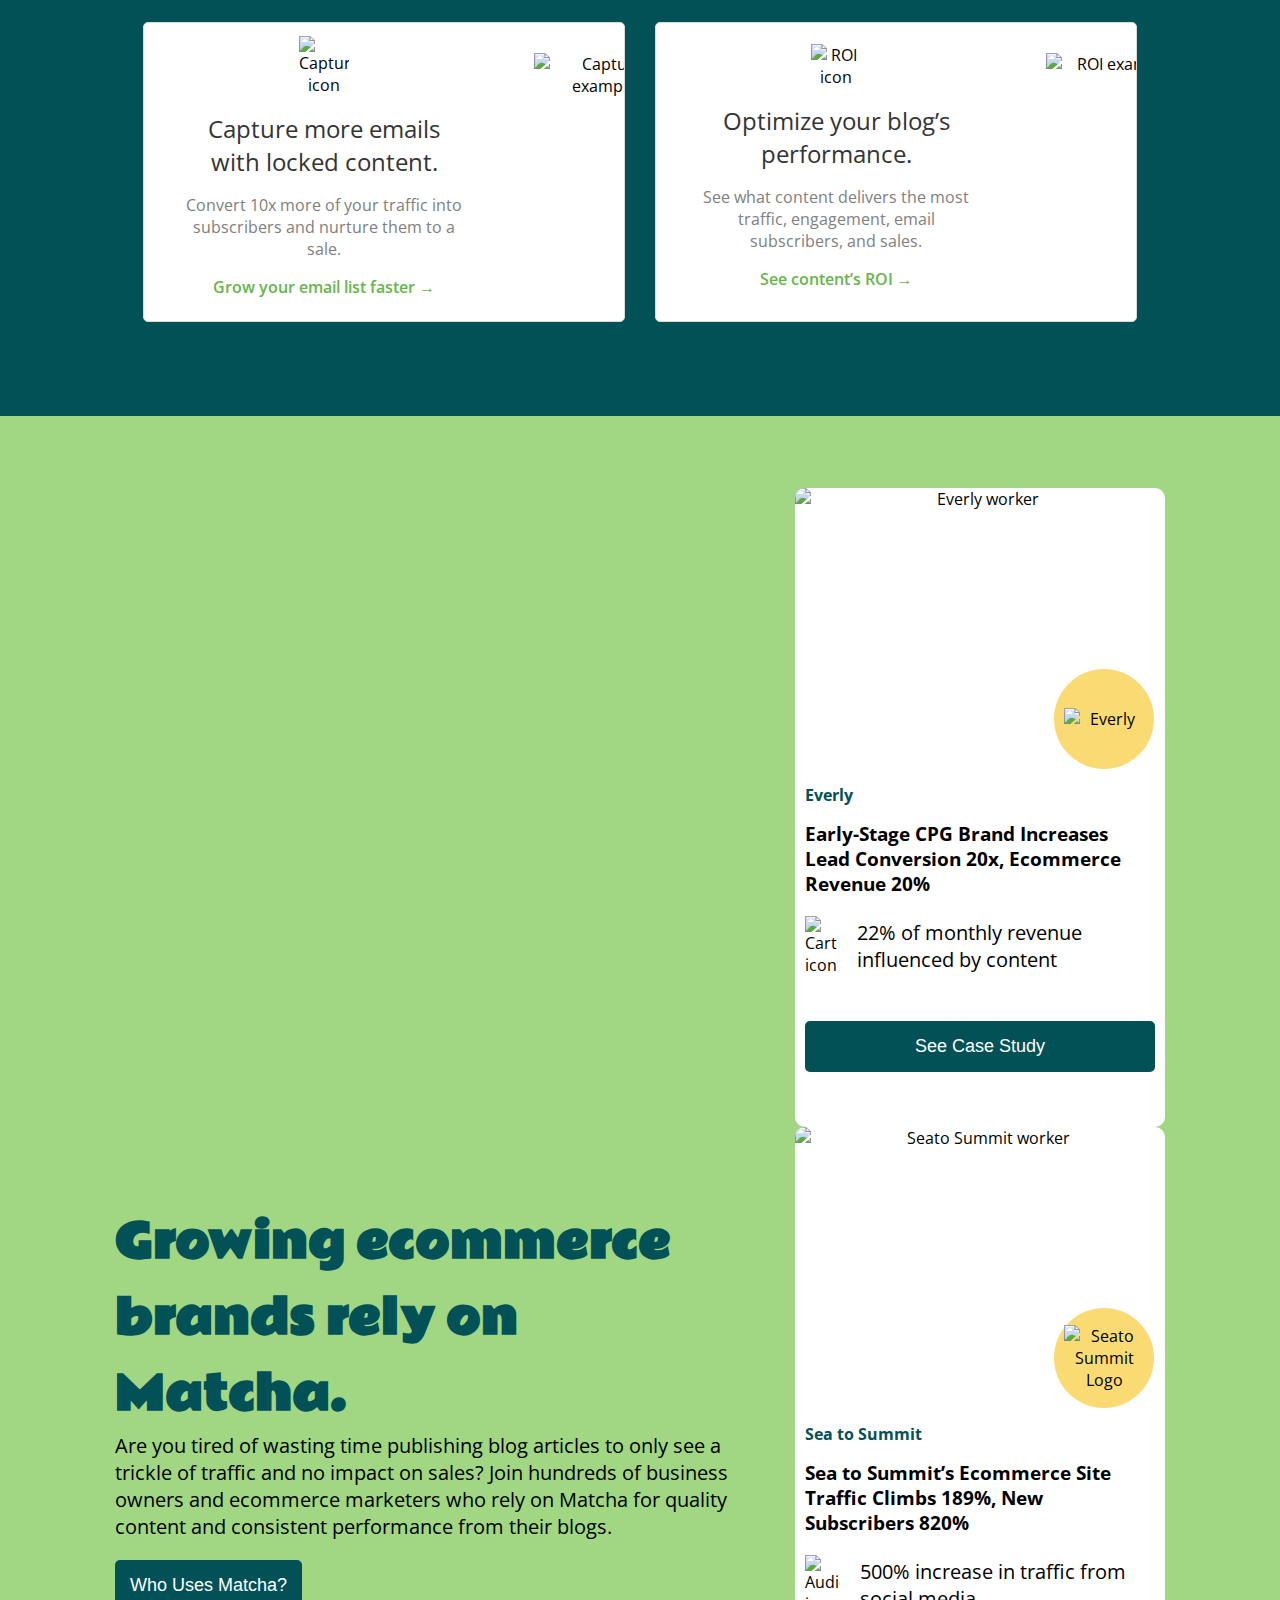
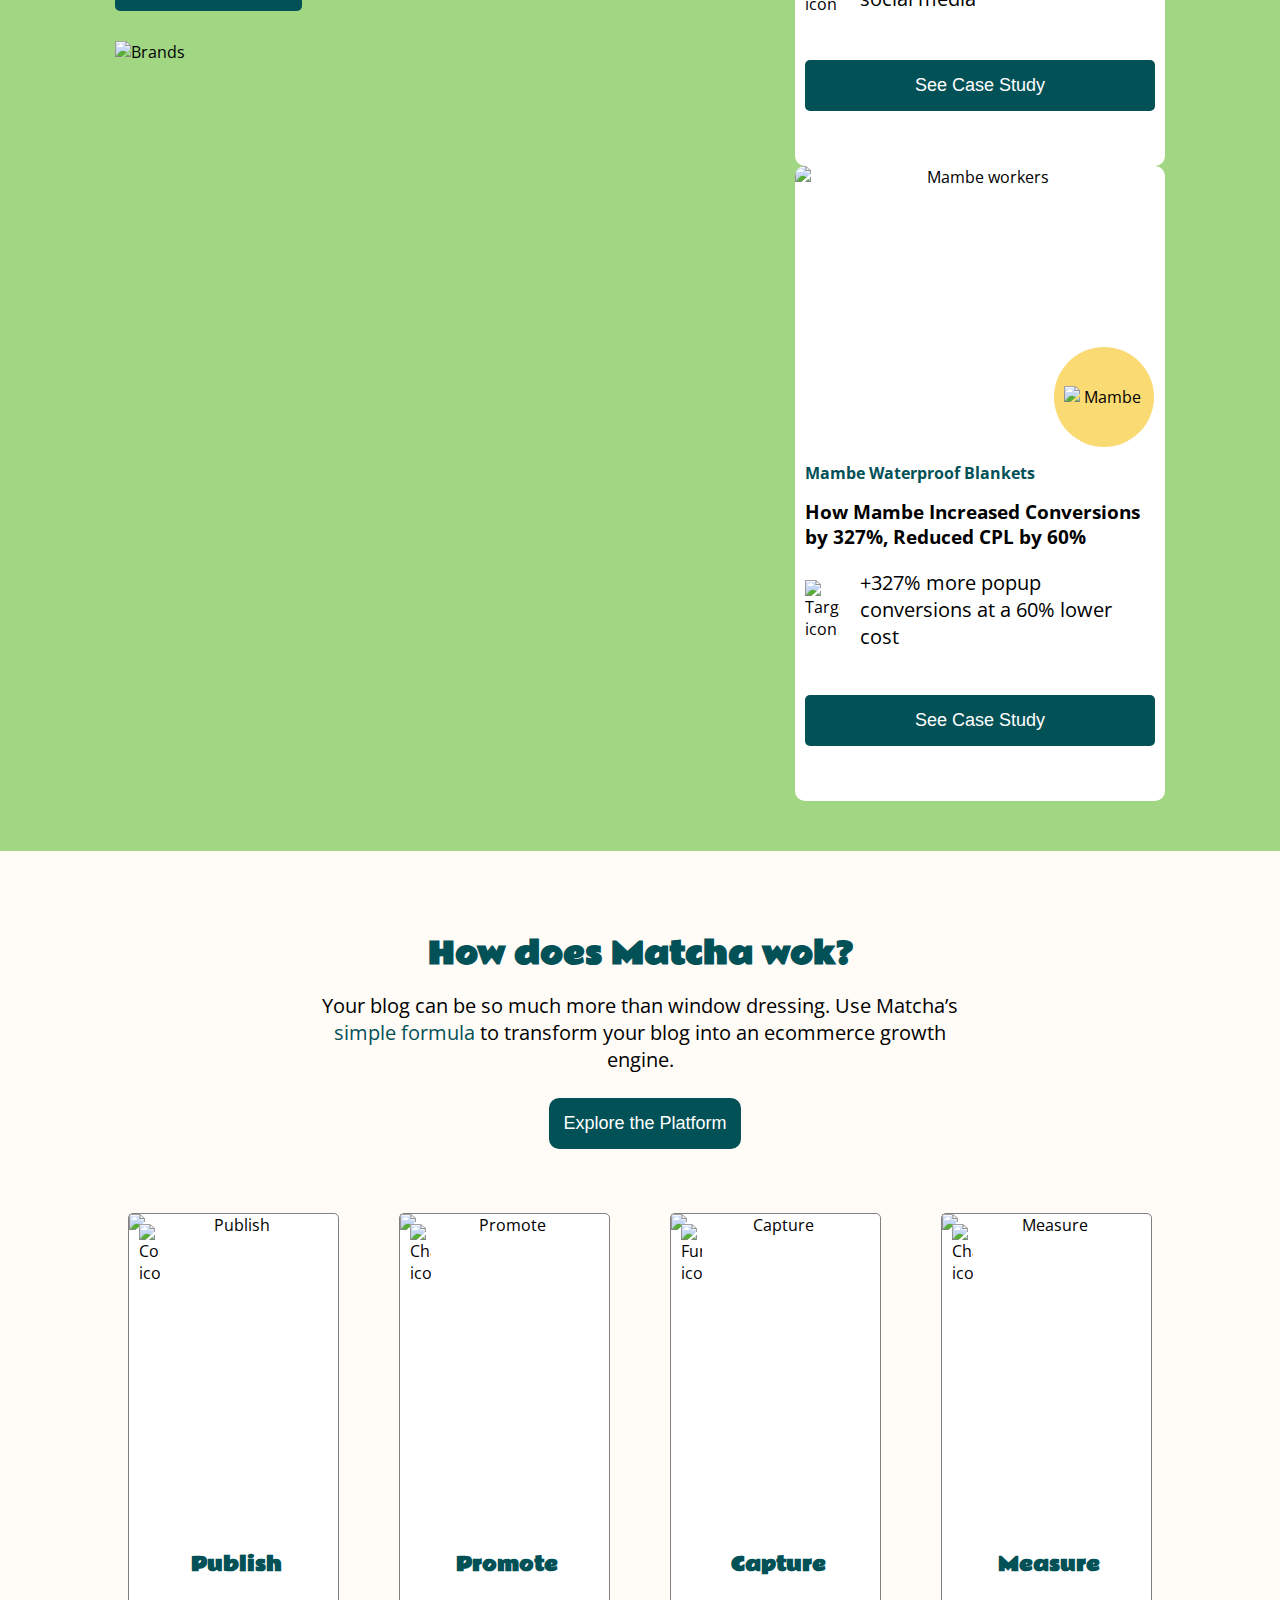
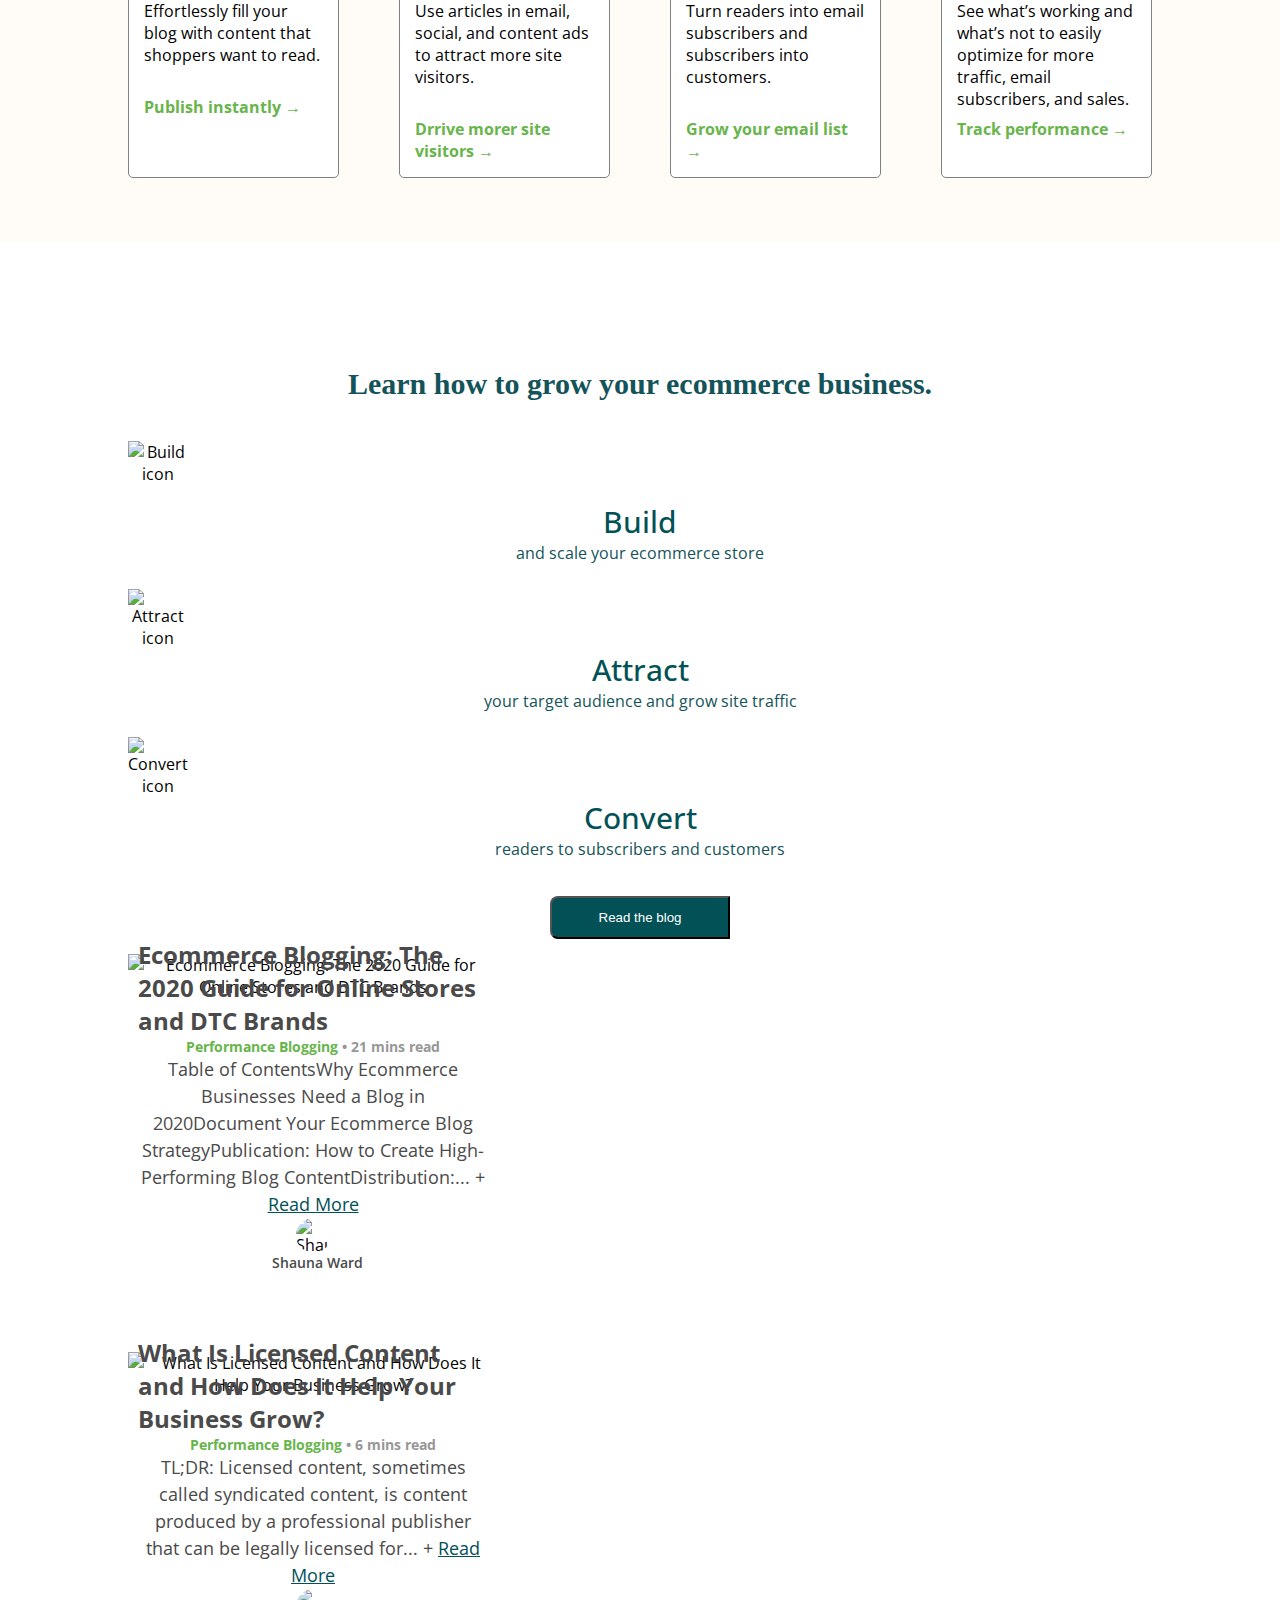
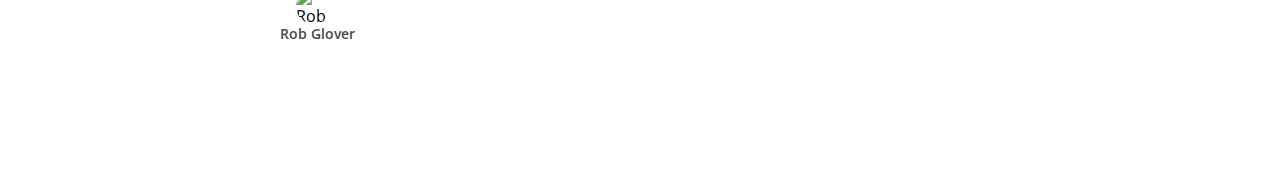
==== commit 17433e21: "agregando funcionalidad de mail" ====
--- a/index.html
+++ b/index.html
@@ -72,8 +72,8 @@
         Instantly publish articles, drive more traffic, grow your email list,
         and see your blog’s impact on sales.
       </h4>
-      <form>
-        <input type="email" placeholder="Enter email address" />
+      <form class="signup-form">
+        <input type="email"  placeholder="Enter email address" />
         <button type="submit">Try it now &rarr;</button>
       </form>
       <p>
@@ -117,7 +117,7 @@
           <form>
             <p>Start publishing today:</p>
             <div>
-              <input type="text" placeholder="Enter email" />
+              <input type="text" class="signup-form" placeholder="Enter email" />
               <button>Start My Trial</button>
             </div>
           </form>
@@ -530,6 +530,7 @@
         </div>
       </section>
     </main>
+    <script src="app.js"></script>
     <script
     src="https://code.jquery.com/jquery-3.4.1.slim.min.js"
     integrity="sha384-J6qa4849blE2+poT4WnyKhv5vZF5SrPo0iEjwBvKU7imGFAV0wwj1yYfoRSJoZ+n"
--- a/output.css
+++ b/output.css
@@ -0,0 +1,82 @@
+/** colores */
+/** fuentes */
+/** placeholders */
+.blog .title {
+  font-family: "Alegreya", serif;
+  color: #135359;
+}
+
+.blog {
+  background-color: #ffffff;
+  max-width: unset;
+  padding: 5% 10%;
+}
+.blog .process-list {
+  margin-top: 40px;
+  margin-bottom: 36px;
+}
+.blog .process-list .process {
+  margin-bottom: 25px;
+}
+.blog .process-list .process > div > h3 {
+  color: #025157;
+  margin-bottom: 0;
+  font-size: 30px;
+  font-weight: 500;
+}
+.blog .process-list .process > div > p {
+  color: #135359;
+  margin: 0;
+}
+.blog .process-list .process .process-icon {
+  width: 60px;
+  height: 60px;
+  margin-right: 10px;
+  text-align: center;
+}
+.blog .process-list .process .process-icon img {
+  height: 100%;
+}
+.blog button {
+  height: auto;
+  border-top-left-radius: 8px;
+  border-bottom-left-radius: 8px;
+  padding: 12px;
+  width: 180px;
+  margin-bottom: 15px;
+}
+.blog .card-title {
+  font-size: 24px;
+  color: #4a4a4a;
+}
+.blog .metadata {
+  font-weight: 500;
+  font-size: 14px;
+  color: #979797;
+}
+.blog .metadata .category {
+  color: #67b54b;
+}
+.blog .card-text {
+  color: #4a4a4a;
+  font-size: 18px;
+  line-height: 1.5em;
+  min-height: 6em;
+}
+.blog .card-text .read-more a {
+  text-decoration: underline;
+  cursor: pointer;
+}
+.blog .author img {
+  border-radius: 50%;
+  width: 35px;
+  height: 35px;
+}
+.blog .author p {
+  margin-left: 8px;
+  font-weight: 600;
+  font-size: 14px;
+  color: #4a4a4a;
+}
+
+/*# sourceMappingURL=output.css.map */
